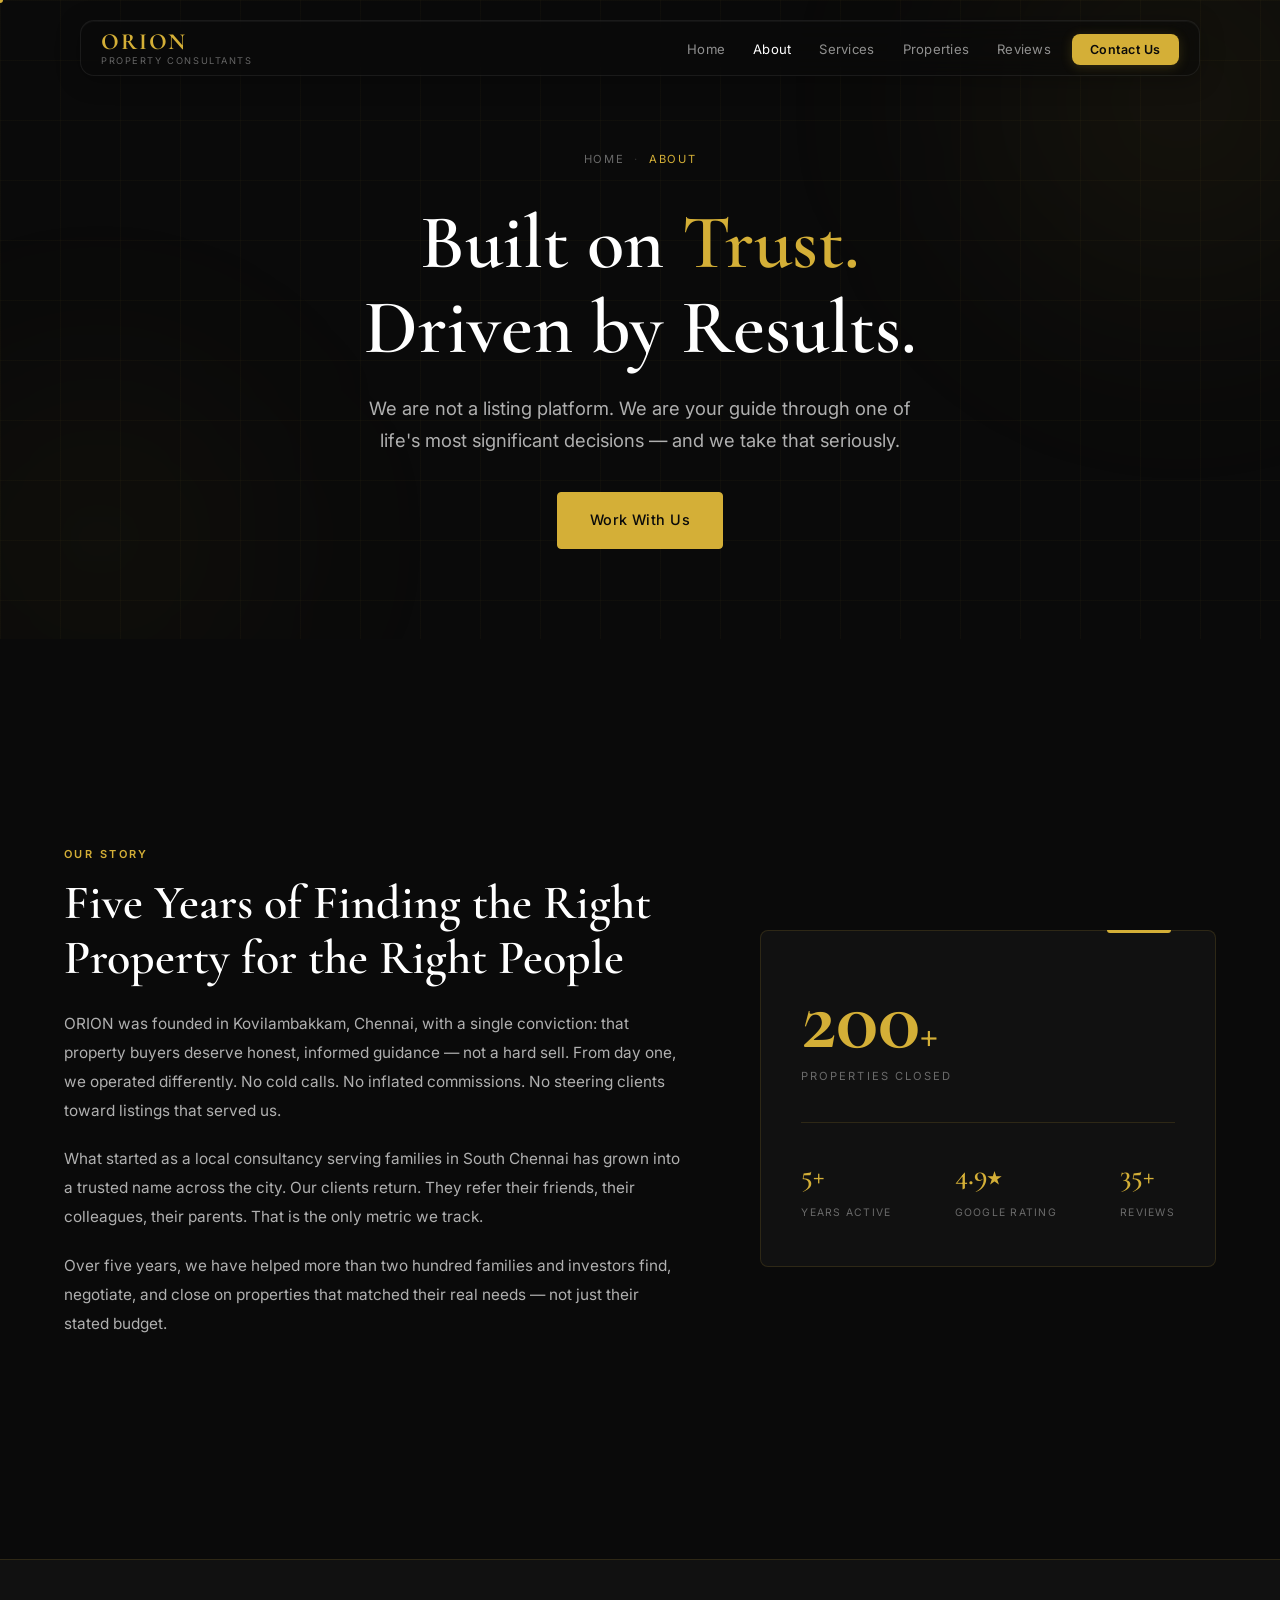
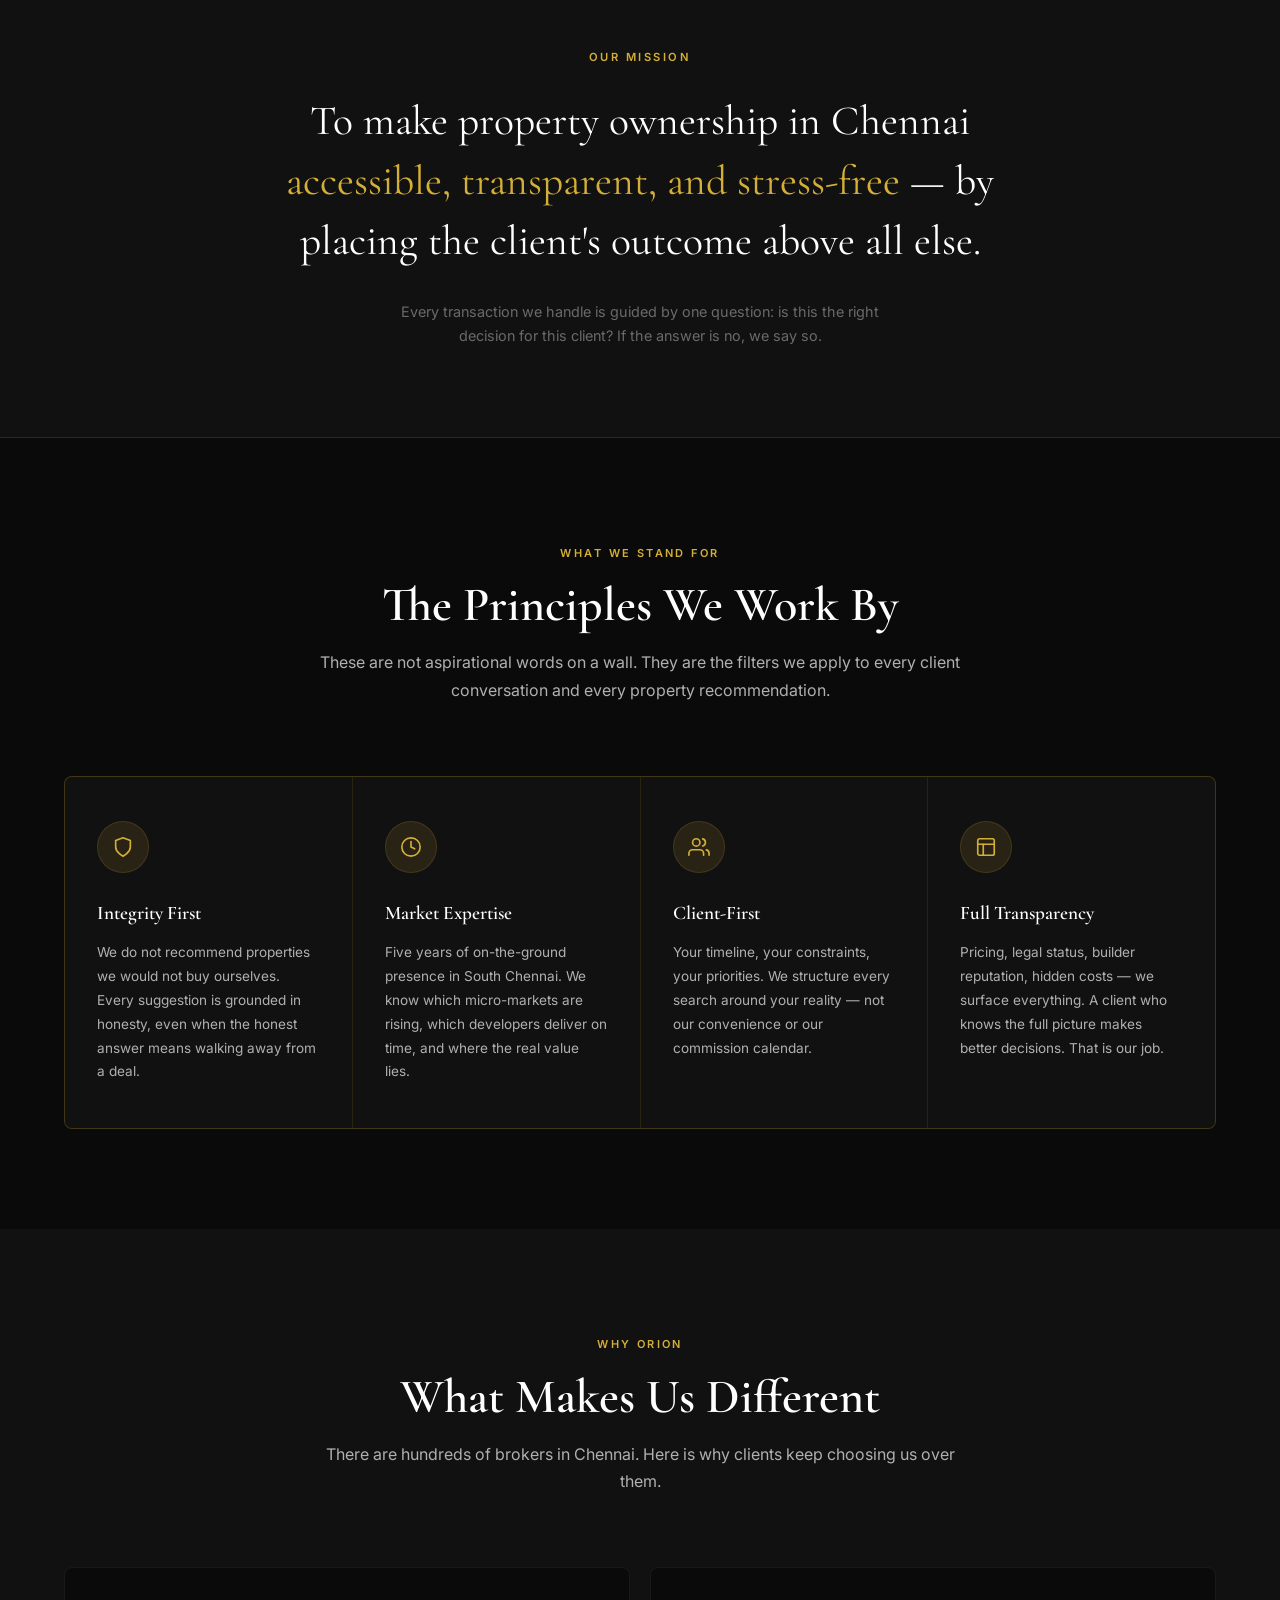
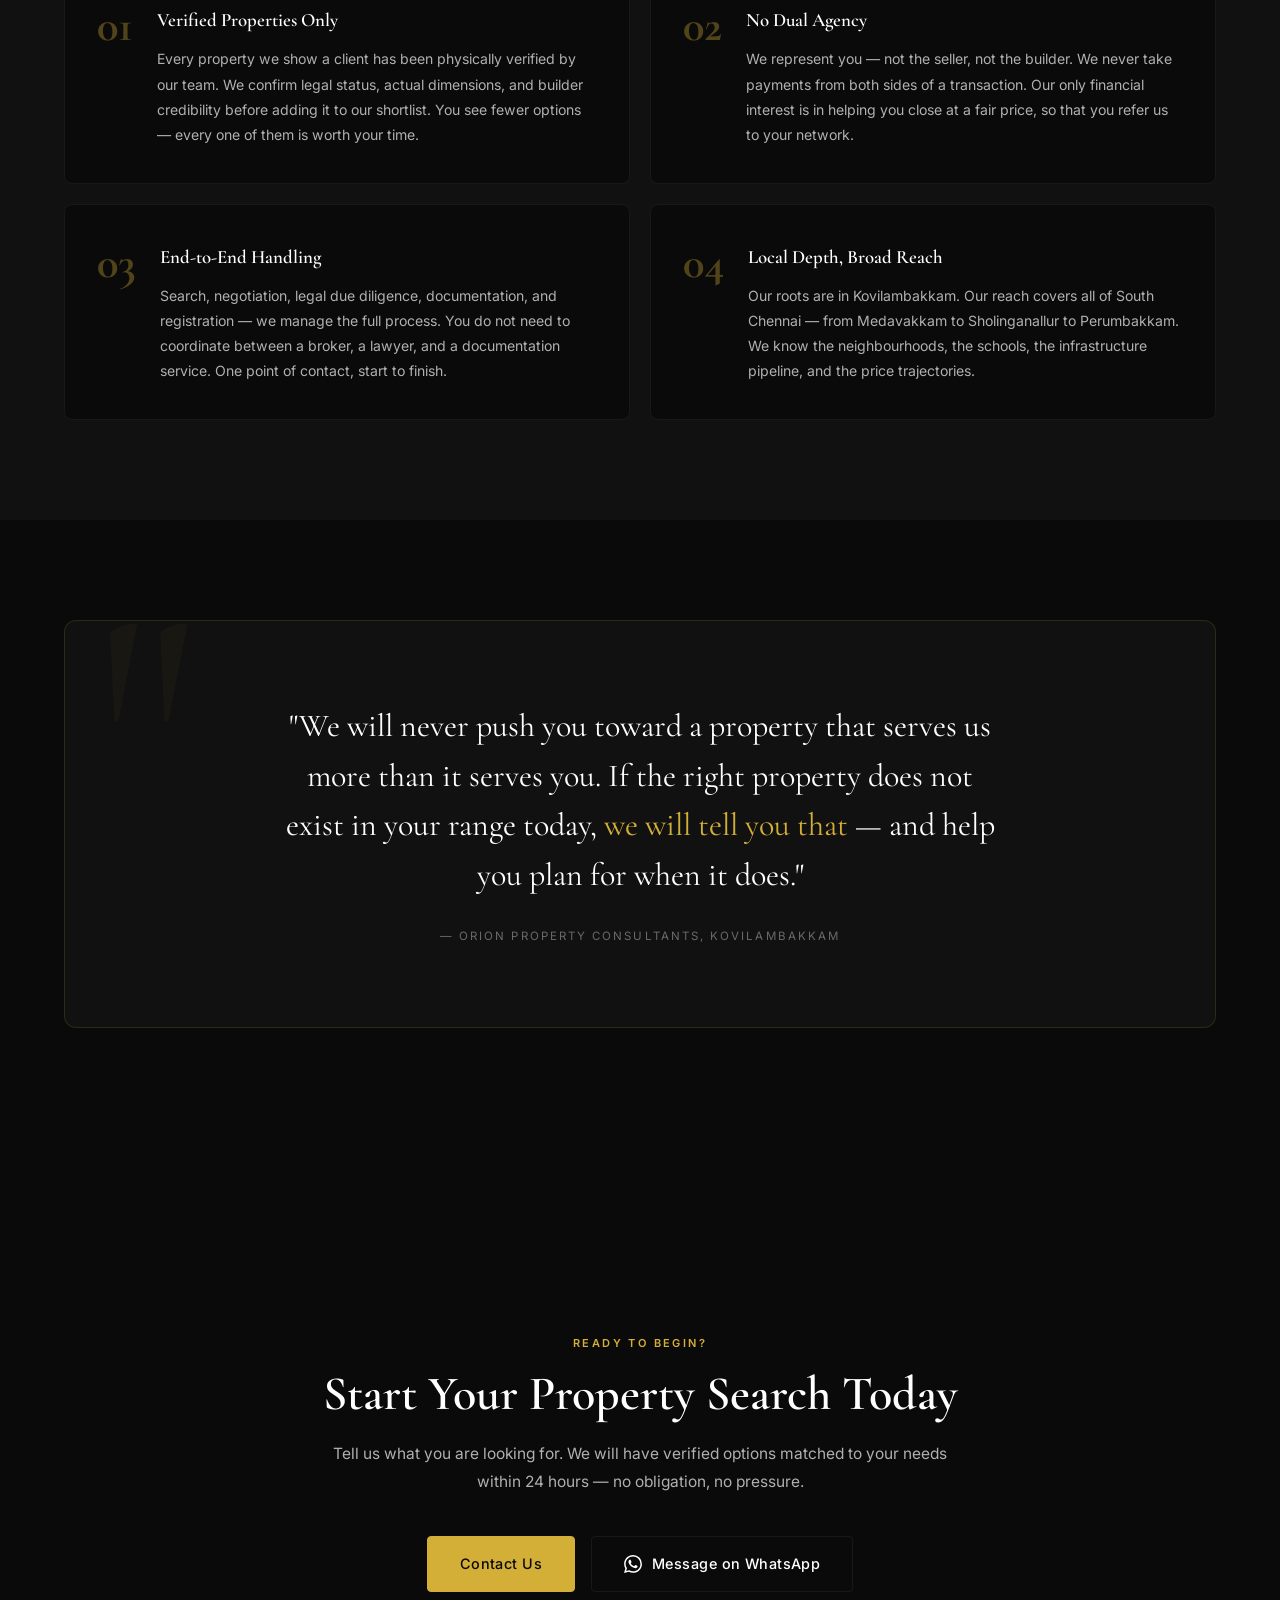
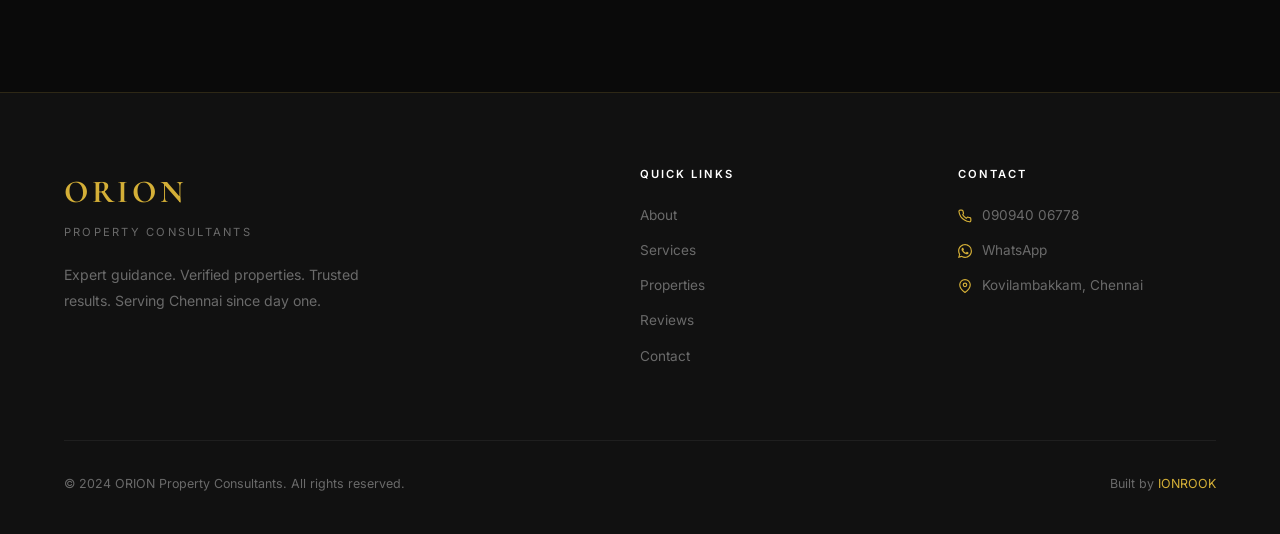
==== about.html @ 77804fea "Orion demo build" ====
<!DOCTYPE html>
<html lang="en">
<head>
  <meta charset="UTF-8">
  <meta name="viewport" content="width=device-width, initial-scale=1.0">
  <meta name="description" content="About ORION Property Consultants — our story, mission, values, and why clients trust us for real estate in Kovilambakkam, Chennai.">
  <meta property="og:title" content="About ORION | Property Consultants, Chennai">
  <meta property="og:description" content="5+ years. 200+ transactions. One mission — find you the right property.">
  <title>About ORION | Property Consultants, Chennai</title>
  <link rel="stylesheet" href="style.css">
  <link rel="preconnect" href="https://fonts.googleapis.com">
  <link rel="preconnect" href="https://fonts.gstatic.com" crossorigin>
  <link href="https://fonts.googleapis.com/css2?family=Cormorant+Garamond:wght@300;400;600;700&family=Inter:wght@300;400;500;600&display=swap" rel="stylesheet">
</head>
<body>

  <!-- ─── NAVIGATION ─────────────────────────────────────── -->
  <nav class="nav" id="nav" role="navigation" aria-label="Main navigation">
    <div class="nav-container">
      <a href="index.html" class="nav-logo" aria-label="ORION Property Consultants home">
        <span class="logo-text">ORION</span>
        <span class="logo-sub">Property Consultants</span>
      </a>
      <button class="hamburger" id="hamburger" aria-label="Toggle navigation menu" aria-expanded="false" aria-controls="nav-links">
        <span></span>
        <span></span>
        <span></span>
      </button>
      <ul class="nav-links" id="nav-links" role="list">
        <li><a href="index.html">Home</a></li>
        <li><a href="about.html" style="color:var(--white)">About</a></li>
        <li><a href="services.html">Services</a></li>
        <li><a href="index.html#portfolio">Properties</a></li>
        <li><a href="index.html#testimonials">Reviews</a></li>
        <li><a href="contact.html" class="nav-cta">Contact Us</a></li>
      </ul>
    </div>
  </nav>

  <!-- ─── PAGE HERO ──────────────────────────────────────── -->
  <section class="page-hero" aria-label="About page hero">
    <div class="hero-bg" aria-hidden="true">
      <div class="hero-grid-overlay"></div>
      <div class="hero-gradient-orb orb-1"></div>
      <div class="hero-gradient-orb orb-2"></div>
    </div>
    <div class="page-hero-content">
      <nav class="page-breadcrumb" aria-label="Breadcrumb">
        <a href="index.html">Home</a>
        <span class="sep" aria-hidden="true">·</span>
        <span class="current" aria-current="page">About</span>
      </nav>
      <h1 class="page-hero-title">
        Built on <span class="gold">Trust.</span><br>Driven by Results.
      </h1>
      <p class="page-hero-sub">
        We are not a listing platform. We are your guide through one of life's most significant decisions — and we take that seriously.
      </p>
      <a href="contact.html" class="btn btn-gold">Work With Us</a>
    </div>
  </section>

  <!-- ─── STORY ──────────────────────────────────────────── -->
  <section class="section" aria-labelledby="story-heading">
    <div class="container">
      <div class="story-section">
        <div class="story-text" data-reveal="left">
          <span class="section-tag">Our Story</span>
          <h2 class="section-title" id="story-heading">Five Years of Finding the Right Property for the Right People</h2>
          <p>
            ORION was founded in Kovilambakkam, Chennai, with a single conviction: that property buyers deserve honest, informed guidance — not a hard sell. From day one, we operated differently. No cold calls. No inflated commissions. No steering clients toward listings that served us.
          </p>
          <p>
            What started as a local consultancy serving families in South Chennai has grown into a trusted name across the city. Our clients return. They refer their friends, their colleagues, their parents. That is the only metric we track.
          </p>
          <p>
            Over five years, we have helped more than two hundred families and investors find, negotiate, and close on properties that matched their real needs — not just their stated budget.
          </p>
        </div>
        <div data-reveal="right">
          <div class="story-card">
            <div class="story-card-corner" aria-hidden="true"></div>
            <p class="story-main-stat-n">200<span style="font-size:2.8rem">+</span></p>
            <p class="story-main-stat-l">Properties Closed</p>
            <div class="story-card-divider" aria-hidden="true"></div>
            <div class="story-mini-stats">
              <div>
                <span class="mini-stat-n">5+</span>
                <span class="mini-stat-l">Years Active</span>
              </div>
              <div>
                <span class="mini-stat-n">4.9<span style="font-size:1rem">★</span></span>
                <span class="mini-stat-l">Google Rating</span>
              </div>
              <div>
                <span class="mini-stat-n">35+</span>
                <span class="mini-stat-l">Reviews</span>
              </div>
            </div>
          </div>
        </div>
      </div>
    </div>
  </section>

  <!-- ─── MISSION ─────────────────────────────────────────── -->
  <section class="mission-section" aria-label="Mission statement">
    <div class="container">
      <p class="mission-label reveal">Our Mission</p>
      <p class="mission-text reveal">
        To make property ownership in Chennai <em>accessible, transparent, and stress-free</em> — by placing the client's outcome above all else.
      </p>
      <p class="mission-sub reveal">
        Every transaction we handle is guided by one question: is this the right decision for this client? If the answer is no, we say so.
      </p>
    </div>
  </section>

  <!-- ─── VALUES ──────────────────────────────────────────── -->
  <section class="values-section section" aria-labelledby="values-heading">
    <div class="container">
      <div class="section-header reveal">
        <span class="section-tag">What We Stand For</span>
        <h2 class="section-title" id="values-heading">The Principles We Work By</h2>
        <p class="section-desc">These are not aspirational words on a wall. They are the filters we apply to every client conversation and every property recommendation.</p>
      </div>
      <div class="values-grid stagger">
        <div class="value-card reveal">
          <div class="value-icon-wrap" aria-hidden="true">
            <svg width="22" height="22" viewBox="0 0 24 24" fill="none" stroke="currentColor" stroke-width="1.8" stroke-linecap="round" stroke-linejoin="round">
              <path d="M12 22s8-4 8-10V5l-8-3-8 3v7c0 6 8 10 8 10z"/>
            </svg>
          </div>
          <h4>Integrity First</h4>
          <p>We do not recommend properties we would not buy ourselves. Every suggestion is grounded in honesty, even when the honest answer means walking away from a deal.</p>
        </div>
        <div class="value-card reveal">
          <div class="value-icon-wrap" aria-hidden="true">
            <svg width="22" height="22" viewBox="0 0 24 24" fill="none" stroke="currentColor" stroke-width="1.8" stroke-linecap="round" stroke-linejoin="round">
              <circle cx="12" cy="12" r="10"/>
              <path d="M12 6v6l4 2"/>
            </svg>
          </div>
          <h4>Market Expertise</h4>
          <p>Five years of on-the-ground presence in South Chennai. We know which micro-markets are rising, which developers deliver on time, and where the real value lies.</p>
        </div>
        <div class="value-card reveal">
          <div class="value-icon-wrap" aria-hidden="true">
            <svg width="22" height="22" viewBox="0 0 24 24" fill="none" stroke="currentColor" stroke-width="1.8" stroke-linecap="round" stroke-linejoin="round">
              <path d="M17 21v-2a4 4 0 0 0-4-4H5a4 4 0 0 0-4 4v2"/>
              <circle cx="9" cy="7" r="4"/>
              <path d="M23 21v-2a4 4 0 0 0-3-3.87"/>
              <path d="M16 3.13a4 4 0 0 1 0 7.75"/>
            </svg>
          </div>
          <h4>Client-First</h4>
          <p>Your timeline, your constraints, your priorities. We structure every search around your reality — not our convenience or our commission calendar.</p>
        </div>
        <div class="value-card reveal">
          <div class="value-icon-wrap" aria-hidden="true">
            <svg width="22" height="22" viewBox="0 0 24 24" fill="none" stroke="currentColor" stroke-width="1.8" stroke-linecap="round" stroke-linejoin="round">
              <rect x="3" y="3" width="18" height="18" rx="2" ry="2"/>
              <line x1="3" y1="9" x2="21" y2="9"/>
              <line x1="9" y1="21" x2="9" y2="9"/>
            </svg>
          </div>
          <h4>Full Transparency</h4>
          <p>Pricing, legal status, builder reputation, hidden costs — we surface everything. A client who knows the full picture makes better decisions. That is our job.</p>
        </div>
      </div>
    </div>
  </section>

  <!-- ─── WHY ORION ────────────────────────────────────────── -->
  <section class="why-section section" aria-labelledby="why-heading">
    <div class="container">
      <div class="section-header reveal">
        <span class="section-tag">Why ORION</span>
        <h2 class="section-title" id="why-heading">What Makes Us Different</h2>
        <p class="section-desc">There are hundreds of brokers in Chennai. Here is why clients keep choosing us over them.</p>
      </div>
      <div class="why-grid stagger">
        <div class="why-item reveal">
          <div class="why-num" aria-hidden="true">01</div>
          <div class="why-content">
            <h4>Verified Properties Only</h4>
            <p>Every property we show a client has been physically verified by our team. We confirm legal status, actual dimensions, and builder credibility before adding it to our shortlist. You see fewer options — every one of them is worth your time.</p>
          </div>
        </div>
        <div class="why-item reveal">
          <div class="why-num" aria-hidden="true">02</div>
          <div class="why-content">
            <h4>No Dual Agency</h4>
            <p>We represent you — not the seller, not the builder. We never take payments from both sides of a transaction. Our only financial interest is in helping you close at a fair price, so that you refer us to your network.</p>
          </div>
        </div>
        <div class="why-item reveal">
          <div class="why-num" aria-hidden="true">03</div>
          <div class="why-content">
            <h4>End-to-End Handling</h4>
            <p>Search, negotiation, legal due diligence, documentation, and registration — we manage the full process. You do not need to coordinate between a broker, a lawyer, and a documentation service. One point of contact, start to finish.</p>
          </div>
        </div>
        <div class="why-item reveal">
          <div class="why-num" aria-hidden="true">04</div>
          <div class="why-content">
            <h4>Local Depth, Broad Reach</h4>
            <p>Our roots are in Kovilambakkam. Our reach covers all of South Chennai — from Medavakkam to Sholinganallur to Perumbakkam. We know the neighbourhoods, the schools, the infrastructure pipeline, and the price trajectories.</p>
          </div>
        </div>
      </div>
    </div>
  </section>

  <!-- ─── PROMISE QUOTE ────────────────────────────────────── -->
  <section class="section" aria-label="Our promise">
    <div class="container">
      <div class="promise-section reveal">
        <p class="promise-text">
          "We will never push you toward a property that serves us more than it serves you. If the right property does not exist in your range today, <em>we will tell you that</em> — and help you plan for when it does."
        </p>
        <p class="promise-attr">— ORION Property Consultants, Kovilambakkam</p>
      </div>
    </div>
  </section>

  <!-- ─── CTA ──────────────────────────────────────────────── -->
  <section class="cta-section" aria-label="Call to action">
    <div class="container">
      <div class="cta-inner">
        <span class="section-tag reveal">Ready to Begin?</span>
        <h2 class="section-title reveal">Start Your Property Search Today</h2>
        <p class="reveal">Tell us what you are looking for. We will have verified options matched to your needs within 24 hours — no obligation, no pressure.</p>
        <div class="cta-buttons reveal">
          <a href="contact.html" class="btn btn-gold">Contact Us</a>
          <a href="https://wa.me/919094006778?text=Hi%20ORION%2C%20I%20want%20to%20start%20my%20property%20search.%20Can%20you%20help%3F"
             class="btn btn-whatsapp" target="_blank" rel="noopener noreferrer"
             aria-label="Message ORION on WhatsApp">
            <svg xmlns="http://www.w3.org/2000/svg" width="18" height="18" viewBox="0 0 24 24" fill="currentColor" aria-hidden="true">
              <path d="M17.472 14.382c-.297-.149-1.758-.867-2.03-.967-.273-.099-.471-.148-.67.15-.197.297-.767.966-.94 1.164-.173.199-.347.223-.644.075-.297-.15-1.255-.463-2.39-1.475-.883-.788-1.48-1.761-1.653-2.059-.173-.297-.018-.458.13-.606.134-.133.298-.347.446-.52.149-.174.198-.298.298-.497.099-.198.05-.371-.025-.52-.075-.149-.669-1.612-.916-2.207-.242-.579-.487-.5-.669-.51-.173-.008-.371-.01-.57-.01-.198 0-.52.074-.792.372-.272.297-1.04 1.016-1.04 2.479 0 1.462 1.065 2.875 1.213 3.074.149.198 2.096 3.2 5.077 4.487.709.306 1.262.489 1.694.625.712.227 1.36.195 1.871.118.571-.085 1.758-.719 2.006-1.413.248-.694.248-1.289.173-1.413-.074-.124-.272-.198-.57-.347m-5.421 7.403h-.004a9.87 9.87 0 01-5.031-1.378l-.361-.214-3.741.982.998-3.648-.235-.374a9.86 9.86 0 01-1.51-5.26c.001-5.45 4.436-9.884 9.888-9.884 2.64 0 5.122 1.03 6.988 2.898a9.825 9.825 0 012.893 6.994c-.003 5.45-4.437 9.884-9.885 9.884m8.413-18.297A11.815 11.815 0 0012.05 0C5.495 0 .16 5.335.157 11.892c0 2.096.547 4.142 1.588 5.945L.057 24l6.305-1.654a11.882 11.882 0 005.683 1.448h.005c6.554 0 11.89-5.335 11.893-11.893a11.821 11.821 0 00-3.48-8.413z"/>
            </svg>
            Message on WhatsApp
          </a>
        </div>
      </div>
    </div>
  </section>

  <!-- ─── FOOTER ────────────────────────────────────────────── -->
  <footer class="footer" role="contentinfo">
    <div class="container">
      <div class="footer-grid">
        <div class="footer-brand">
          <p class="footer-logo">ORION</p>
          <p class="footer-tagline">Property Consultants</p>
          <p class="footer-desc">Expert guidance. Verified properties. Trusted results. Serving Chennai since day one.</p>
        </div>
        <div class="footer-links">
          <h4>Quick Links</h4>
          <ul role="list">
            <li><a href="about.html">About</a></li>
            <li><a href="services.html">Services</a></li>
            <li><a href="index.html#portfolio">Properties</a></li>
            <li><a href="index.html#testimonials">Reviews</a></li>
            <li><a href="contact.html">Contact</a></li>
          </ul>
        </div>
        <div class="footer-contact">
          <h4>Contact</h4>
          <ul role="list">
            <li>
              <a href="tel:+919094006778" aria-label="Call 090940 06778">
                <svg width="14" height="14" viewBox="0 0 24 24" fill="none" stroke="#d4af37" stroke-width="2" aria-hidden="true">
                  <path d="M22 16.92v3a2 2 0 0 1-2.18 2 19.79 19.79 0 0 1-8.63-3.07A19.5 19.5 0 0 1 4.69 13a19.79 19.79 0 0 1-3.07-8.67A2 2 0 0 1 3.6 2h3a2 2 0 0 1 2 1.72 12.84 12.84 0 0 0 .7 2.81 2 2 0 0 1-.45 2.11L8.09 9.91a16 16 0 0 0 6 6l1.27-1.27a2 2 0 0 1 2.11-.45 12.84 12.84 0 0 0 2.81.7A2 2 0 0 1 22 16.92z"></path>
                </svg>
                090940 06778
              </a>
            </li>
            <li>
              <a href="https://wa.me/919094006778?text=Hi%20ORION%2C%20I'm%20interested%20in%20finding%20property.%20Can%20you%20help%3F"
                 target="_blank" rel="noopener noreferrer" aria-label="WhatsApp ORION">
                <svg width="14" height="14" viewBox="0 0 24 24" fill="#d4af37" aria-hidden="true">
                  <path d="M17.472 14.382c-.297-.149-1.758-.867-2.03-.967-.273-.099-.471-.148-.67.15-.197.297-.767.966-.94 1.164-.173.199-.347.223-.644.075-.297-.15-1.255-.463-2.39-1.475-.883-.788-1.48-1.761-1.653-2.059-.173-.297-.018-.458.13-.606.134-.133.298-.347.446-.52.149-.174.198-.298.298-.497.099-.198.05-.371-.025-.52-.075-.149-.669-1.612-.916-2.207-.242-.579-.487-.5-.669-.51-.173-.008-.371-.01-.57-.01-.198 0-.52.074-.792.372-.272.297-1.04 1.016-1.04 2.479 0 1.462 1.065 2.875 1.213 3.074.149.198 2.096 3.2 5.077 4.487.709.306 1.262.489 1.694.625.712.227 1.36.195 1.871.118.571-.085 1.758-.719 2.006-1.413.248-.694.248-1.289.173-1.413-.074-.124-.272-.198-.57-.347m-5.421 7.403h-.004a9.87 9.87 0 01-5.031-1.378l-.361-.214-3.741.982.998-3.648-.235-.374a9.86 9.86 0 01-1.51-5.26c.001-5.45 4.436-9.884 9.888-9.884 2.64 0 5.122 1.03 6.988 2.898a9.825 9.825 0 012.893 6.994c-.003 5.45-4.437 9.884-9.885 9.884m8.413-18.297A11.815 11.815 0 0012.05 0C5.495 0 .16 5.335.157 11.892c0 2.096.547 4.142 1.588 5.945L.057 24l6.305-1.654a11.882 11.882 0 005.683 1.448h.005c6.554 0 11.89-5.335 11.893-11.893a11.821 11.821 0 00-3.48-8.413z"/>
                </svg>
                WhatsApp
              </a>
            </li>
            <li>
              <a href="https://maps.google.com/?q=Kovilambakkam,+Chennai"
                 target="_blank" rel="noopener noreferrer" aria-label="View on Google Maps">
                <svg width="14" height="14" viewBox="0 0 24 24" fill="none" stroke="#d4af37" stroke-width="2" aria-hidden="true">
                  <path d="M21 10c0 7-9 13-9 13s-9-6-9-13a9 9 0 0 1 18 0z"></path>
                  <circle cx="12" cy="10" r="3"></circle>
                </svg>
                Kovilambakkam, Chennai
              </a>
            </li>
          </ul>
        </div>
      </div>
      <div class="footer-bottom">
        <p>&copy; 2024 ORION Property Consultants. All rights reserved.</p>
        <p>Built by <a href="#" rel="noopener noreferrer">IONROOK</a></p>
      </div>
    </div>
  </footer>

  <!-- ─── STICKY WHATSAPP (MOBILE) ────────────────────────── -->
  <a href="https://wa.me/919094006778?text=Hi%20ORION%2C%20I'm%20interested%20in%20finding%20property.%20Can%20you%20help%3F"
     class="sticky-wa" target="_blank" rel="noopener noreferrer"
     aria-label="Chat with ORION on WhatsApp">
    <svg xmlns="http://www.w3.org/2000/svg" width="26" height="26" viewBox="0 0 24 24" fill="currentColor" aria-hidden="true">
      <path d="M17.472 14.382c-.297-.149-1.758-.867-2.03-.967-.273-.099-.471-.148-.67.15-.197.297-.767.966-.94 1.164-.173.199-.347.223-.644.075-.297-.15-1.255-.463-2.39-1.475-.883-.788-1.48-1.761-1.653-2.059-.173-.297-.018-.458.13-.606.134-.133.298-.347.446-.52.149-.174.198-.298.298-.497.099-.198.05-.371-.025-.52-.075-.149-.669-1.612-.916-2.207-.242-.579-.487-.5-.669-.51-.173-.008-.371-.01-.57-.01-.198 0-.52.074-.792.372-.272.297-1.04 1.016-1.04 2.479 0 1.462 1.065 2.875 1.213 3.074.149.198 2.096 3.2 5.077 4.487.709.306 1.262.489 1.694.625.712.227 1.36.195 1.871.118.571-.085 1.758-.719 2.006-1.413.248-.694.248-1.289.173-1.413-.074-.124-.272-.198-.57-.347m-5.421 7.403h-.004a9.87 9.87 0 01-5.031-1.378l-.361-.214-3.741.982.998-3.648-.235-.374a9.86 9.86 0 01-1.51-5.26c.001-5.45 4.436-9.884 9.888-9.884 2.64 0 5.122 1.03 6.988 2.898a9.825 9.825 0 012.893 6.994c-.003 5.45-4.437 9.884-9.885 9.884m8.413-18.297A11.815 11.815 0 0012.05 0C5.495 0 .16 5.335.157 11.892c0 2.096.547 4.142 1.588 5.945L.057 24l6.305-1.654a11.882 11.882 0 005.683 1.448h.005c6.554 0 11.89-5.335 11.893-11.893a11.821 11.821 0 00-3.48-8.413z"/>
    </svg>
  </a>

  <script src="script.js"></script>
</body>
</html>
---- style.css ----
/* ─── VARIABLES ──────────────────────────────────────── */
:root {
  --black:   #0a0a0a;
  --black-2: #111111;
  --black-3: #181818;
  --gold:    #d4af37;
  --gold-2:  #c9a227;
  --gold-3:  rgba(212, 175, 55, 0.12);
  --gold-4:  rgba(212, 175, 55, 0.06);
  --white:   #ffffff;
  --gray:    #b0b0b0;
  --gray-2:  #6a6a6a;
  --gray-3:  #2a2a2a;
  --border:  rgba(212, 175, 55, 0.15);
  --border-2: rgba(255,255,255,0.06);
  --ff-serif: 'Cormorant Garamond', Georgia, serif;
  --ff-sans:  'Inter', system-ui, sans-serif;
  --transition: 0.35s cubic-bezier(0.4, 0, 0.2, 1);
  --radius: 4px;
  --shadow: 0 20px 60px rgba(0,0,0,0.5);
}

/* ─── RESET & BASE ───────────────────────────────────── */
*, *::before, *::after { box-sizing: border-box; margin: 0; padding: 0; }

html {
  scroll-behavior: smooth;
  font-size: 16px;
  -webkit-text-size-adjust: 100%;
}

body {
  background: var(--black);
  color: var(--white);
  font-family: var(--ff-sans);
  font-weight: 400;
  line-height: 1.7;
  overflow-x: hidden;
}

img { max-width: 100%; height: auto; display: block; }
a { color: inherit; text-decoration: none; }
ul, ol { list-style: none; }
button { cursor: pointer; border: none; background: none; font: inherit; }
input, select, textarea { font: inherit; }

::selection { background: var(--gold); color: var(--black); }

/* ─── UTILITY ────────────────────────────────────────── */
.container {
  width: 100%;
  max-width: 1200px;
  margin: 0 auto;
  padding: 0 24px;
}

.section {
  padding: 100px 0;
}

.section-header {
  text-align: center;
  max-width: 660px;
  margin: 0 auto 72px;
}

.section-tag {
  display: inline-block;
  font-size: 11px;
  font-weight: 600;
  letter-spacing: 0.22em;
  text-transform: uppercase;
  color: var(--gold);
  margin-bottom: 16px;
}

.section-title {
  font-family: var(--ff-serif);
  font-size: clamp(2rem, 4vw, 3rem);
  font-weight: 600;
  line-height: 1.15;
  color: var(--white);
  margin-bottom: 16px;
}

.section-desc {
  font-size: 1rem;
  color: var(--gray);
  line-height: 1.7;
}

/* ─── SCROLL REVEAL ──────────────────────────────────── */
.reveal {
  opacity: 0;
  transform: translateY(28px);
  transition: opacity 0.7s ease, transform 0.7s ease;
}
.reveal.visible {
  opacity: 1;
  transform: translateY(0);
}
.reveal:nth-child(2) { transition-delay: 0.1s; }
.reveal:nth-child(3) { transition-delay: 0.2s; }
.reveal:nth-child(4) { transition-delay: 0.3s; }

/* ─── BUTTONS ────────────────────────────────────────── */
.btn {
  display: inline-flex;
  align-items: center;
  gap: 10px;
  padding: 15px 32px;
  border-radius: var(--radius);
  font-size: 0.9rem;
  font-weight: 500;
  letter-spacing: 0.03em;
  transition: var(--transition);
  white-space: nowrap;
}

.btn-gold {
  background: var(--gold);
  color: var(--black);
  border: 1px solid var(--gold);
}
.btn-gold:hover {
  background: var(--gold-2);
  transform: translateY(-2px);
  box-shadow: 0 8px 32px rgba(212,175,55,0.3);
}
.btn-gold:active { transform: translateY(0); }

.btn-whatsapp {
  background: transparent;
  color: var(--white);
  border: 1px solid var(--border-2);
}
.btn-whatsapp:hover {
  border-color: rgba(255,255,255,0.3);
  background: rgba(255,255,255,0.05);
  transform: translateY(-2px);
}

.btn-full {
  width: 100%;
  justify-content: center;
}

/* ─── NAVIGATION ─────────────────────────────────────── */
.nav {
  position: fixed;
  top: 20px;
  left: 50%;
  transform: translateX(-50%);
  z-index: 1000;
  width: calc(100% - 48px);
  max-width: 1120px;
  border-radius: 14px;
  border: 1px solid rgba(255, 255, 255, 0.07);
  background: rgba(10, 10, 10, 0.55);
  backdrop-filter: blur(18px) saturate(1.4);
  -webkit-backdrop-filter: blur(18px) saturate(1.4);
  padding: 10px 20px;
  transition: top 0.45s cubic-bezier(0.4, 0, 0.2, 1),
              background 0.45s ease,
              border-color 0.45s ease,
              box-shadow 0.45s ease;
  box-shadow: 0 4px 24px rgba(0, 0, 0, 0.28),
              inset 0 1px 0 rgba(255, 255, 255, 0.04);
}
.nav.scrolled {
  top: 12px;
  background: rgba(10, 10, 10, 0.82);
  backdrop-filter: blur(28px) saturate(1.6);
  -webkit-backdrop-filter: blur(28px) saturate(1.6);
  border-color: rgba(212, 175, 55, 0.14);
  box-shadow: 0 8px 40px rgba(0, 0, 0, 0.45),
              0 0 0 1px rgba(212, 175, 55, 0.05),
              inset 0 1px 0 rgba(255, 255, 255, 0.04);
}

.nav-container {
  display: flex;
  align-items: center;
  justify-content: space-between;
  gap: 16px;
}

.nav-logo {
  display: flex;
  flex-direction: column;
  line-height: 1;
  flex-shrink: 0;
}
.logo-text {
  font-family: var(--ff-serif);
  font-size: 1.45rem;
  font-weight: 700;
  color: var(--gold);
  letter-spacing: 0.08em;
}
.logo-sub {
  font-size: 0.58rem;
  letter-spacing: 0.17em;
  text-transform: uppercase;
  color: rgba(176, 176, 176, 0.55);
  margin-top: 2px;
}

.nav-links {
  display: flex;
  align-items: center;
  gap: 2px;
}
.nav-links li a {
  font-size: 0.82rem;
  font-weight: 400;
  letter-spacing: 0.02em;
  color: rgba(255, 255, 255, 0.55);
  padding: 7px 13px;
  border-radius: 8px;
  transition: color 0.22s ease, background 0.22s ease;
  position: relative;
  white-space: nowrap;
}
.nav-links li a:hover {
  color: var(--white);
  background: rgba(255, 255, 255, 0.07);
}

.nav-cta {
  background: var(--gold) !important;
  color: var(--black) !important;
  padding: 8px 18px !important;
  border-radius: 8px !important;
  font-weight: 600 !important;
  font-size: 0.78rem !important;
  letter-spacing: 0.04em !important;
  margin-left: 6px;
  box-shadow: 0 2px 12px rgba(212, 175, 55, 0.2);
  transition: background 0.22s ease, box-shadow 0.22s ease, transform 0.22s ease !important;
}
.nav-cta:hover {
  background: var(--gold-2) !important;
  box-shadow: 0 4px 22px rgba(212, 175, 55, 0.38) !important;
  transform: translateY(-1px) !important;
}

.hamburger {
  display: none;
  flex-direction: column;
  gap: 5px;
  padding: 4px;
}
.hamburger span {
  display: block;
  width: 24px;
  height: 1.5px;
  background: var(--white);
  transition: var(--transition);
  transform-origin: center;
}
.hamburger.active span:nth-child(1) { transform: translateY(6.5px) rotate(45deg); }
.hamburger.active span:nth-child(2) { opacity: 0; transform: scaleX(0); }
.hamburger.active span:nth-child(3) { transform: translateY(-6.5px) rotate(-45deg); }

/* ─── HERO ───────────────────────────────────────────── */
.hero {
  min-height: 100dvh;
  display: flex;
  flex-direction: column;
  align-items: center;
  justify-content: center;
  position: relative;
  overflow: hidden;
  padding: 120px 24px 100px;
}

.hero-bg {
  position: absolute;
  inset: 0;
  z-index: 0;
}

.hero-dot-grid {
  position: absolute;
  inset: 0;
  background-image: radial-gradient(circle, rgba(212,175,55,0.09) 1px, transparent 1px);
  background-size: 36px 36px;
}

.hero-grid-overlay {
  position: absolute;
  inset: 0;
  background-image:
    linear-gradient(rgba(212,175,55,0.03) 1px, transparent 1px),
    linear-gradient(90deg, rgba(212,175,55,0.03) 1px, transparent 1px);
  background-size: 60px 60px;
}

.hero-gradient-orb {
  position: absolute;
  border-radius: 50%;
  filter: blur(100px);
  pointer-events: none;
}
.orb-1 {
  width: 600px;
  height: 600px;
  top: -200px;
  right: -200px;
  background: radial-gradient(circle, rgba(212,175,55,0.08) 0%, transparent 70%);
}
.orb-2 {
  width: 500px;
  height: 500px;
  bottom: -150px;
  left: -150px;
  background: radial-gradient(circle, rgba(212,175,55,0.05) 0%, transparent 70%);
}

.hero-content {
  position: relative;
  z-index: 1;
  max-width: 800px;
  margin: 0 auto;
}

.hero-badge {
  display: inline-flex;
  align-items: center;
  gap: 8px;
  border: 1px solid var(--border);
  border-radius: 50px;
  padding: 8px 20px;
  font-size: 0.8rem;
  color: var(--gray);
  letter-spacing: 0.05em;
  margin-bottom: 36px;
  background: rgba(212,175,55,0.04);
}
.badge-star { color: var(--gold); font-size: 1rem; }

.hero-headline {
  font-family: var(--ff-serif);
  font-size: clamp(3.8rem, 7vw, 7.8rem);
  font-weight: 600;
  line-height: 0.95;
  margin-bottom: 0;
  display: flex;
  flex-direction: column;
  align-items: flex-start;
  gap: 0.02em;
  justify-content: flex-start;
}

.hero-headline .word {
  opacity: 0;
  transform: translateY(24px);
  transition: opacity 0.55s ease, transform 0.55s ease;
  display: block;
}
.hero-headline .word.visible {
  opacity: 1;
  transform: translateY(0);
}
.hero-headline .word:not(.gold) {
  font-style: italic;
  font-weight: 300;
  color: rgba(255,255,255,0.82);
}
.hero-headline .gold {
  font-style: normal;
  font-weight: 700;
  color: var(--gold);
  font-size: 1.08em;
}

.hero-sub {
  font-size: clamp(1rem, 2vw, 1.15rem);
  color: var(--gray);
  margin-bottom: 0;
  letter-spacing: 0.02em;
  line-height: 1.7;
}

.hero-cta-group {
  display: flex;
  align-items: center;
  justify-content: flex-start;
  gap: 14px;
  flex-wrap: wrap;
}

.hero-scroll {
  position: absolute;
  bottom: 40px;
  left: 50%;
  transform: translateX(-50%);
  display: flex;
  flex-direction: column;
  align-items: center;
  gap: 8px;
  z-index: 1;
}
.hero-scroll span {
  font-size: 0.65rem;
  letter-spacing: 0.2em;
  text-transform: uppercase;
  color: var(--gray-2);
}
.scroll-line {
  width: 1px;
  height: 40px;
  background: linear-gradient(to bottom, var(--gold), transparent);
  animation: scrollPulse 2s ease-in-out infinite;
}
@keyframes scrollPulse {
  0%, 100% { opacity: 0.3; transform: scaleY(1); }
  50% { opacity: 1; transform: scaleY(0.7); }
}

/* ─── TRUST BAR ──────────────────────────────────────── */
.trust-bar {
  background: var(--black-2);
  border-top: 1px solid var(--border);
  border-bottom: 1px solid var(--border);
  padding: 40px 0;
}
.trust-stats {
  display: flex;
  align-items: center;
  justify-content: center;
  flex-wrap: wrap;
  gap: 0;
}
.stat-item {
  display: flex;
  flex-direction: column;
  align-items: center;
  gap: 4px;
  padding: 12px 48px;
}
.stat-number {
  font-family: var(--ff-serif);
  font-size: 3.2rem;
  font-weight: 700;
  color: var(--gold);
  line-height: 1;
  letter-spacing: -0.02em;
}
.stat-star {
  font-size: 1.6rem;
  vertical-align: middle;
}
.stat-label {
  font-size: 0.72rem;
  letter-spacing: 0.15em;
  text-transform: uppercase;
  color: var(--gray-2);
}
.stat-divider {
  width: 1px;
  height: 48px;
  background: var(--border);
}

/* ─── SERVICES ───────────────────────────────────────── */
.services {
  background: var(--black);
}

.services-grid {
  display: grid;
  grid-template-columns: repeat(3, 1fr);
  gap: 1px;
  background: var(--border);
  border: 1px solid var(--border);
  border-radius: 8px;
  overflow: hidden;
}

.service-card {
  background: var(--black-2);
  padding: 52px 40px;
  position: relative;
  overflow: hidden;
  transition: background var(--transition);
}
.service-card:hover { background: var(--black-3); }
.service-card:focus-visible { outline: 2px solid var(--gold); outline-offset: -2px; }

.service-icon {
  color: var(--gold);
  margin-bottom: 28px;
  transition: transform var(--transition);
}
.service-card:hover .service-icon { transform: scale(1.1); }

.service-card h3 {
  font-family: var(--ff-serif);
  font-size: 1.4rem;
  font-weight: 600;
  color: var(--white);
  margin-bottom: 14px;
  line-height: 1.25;
}
.service-card p {
  font-size: 0.9rem;
  color: var(--gray);
  line-height: 1.75;
}

.card-accent {
  position: absolute;
  bottom: 0;
  left: 0;
  right: 0;
  height: 2px;
  background: var(--gold);
  transform: scaleX(0);
  transform-origin: left;
  transition: transform 0.4s cubic-bezier(0.4, 0, 0.2, 1);
}
.service-card:hover .card-accent { transform: scaleX(1); }

/* ─── PORTFOLIO ──────────────────────────────────────── */
.portfolio {
  background: var(--black-2);
}

.portfolio-grid {
  display: grid;
  grid-template-columns: repeat(4, 1fr);
  gap: 20px;
}

.property-card {
  background: var(--black);
  border: 1px solid var(--border-2);
  border-radius: 8px;
  overflow: hidden;
  transition: border-color var(--transition), transform var(--transition), box-shadow var(--transition);
}
.property-card:hover {
  border-color: var(--gold);
  transform: translateY(-6px);
  box-shadow: 0 20px 50px rgba(212,175,55,0.12);
}
.property-card:focus-visible { outline: 2px solid var(--gold); outline-offset: 2px; }

.property-image {
  height: 228px;
  position: relative;
  display: flex;
  align-items: flex-end;
  padding: 16px;
  overflow: hidden;
}
.prop-1 { background: linear-gradient(160deg, #1a1a2e 0%, #16213e 50%, #0f3460 100%); }
.prop-2 { background: linear-gradient(160deg, #1a0f00 0%, #2d1b00 50%, #3d2200 100%); }
.prop-3 { background: linear-gradient(160deg, #0a1628 0%, #162540 50%, #1f3050 100%); }
.prop-4 { background: linear-gradient(160deg, #1a0505 0%, #2d0e0e 50%, #3d1515 100%); }

.property-image::before {
  content: '';
  position: absolute;
  inset: 0;
  background: url("data:image/svg+xml,%3Csvg width='60' height='60' viewBox='0 0 60 60' xmlns='http://www.w3.org/2000/svg'%3E%3Cg fill='none' fill-rule='evenodd'%3E%3Cg fill='%23ffffff' fill-opacity='0.03'%3E%3Cpath d='M36 34v-4h-2v4h-4v2h4v4h2v-4h4v-2h-4zm0-30V0h-2v4h-4v2h4v4h2V6h4V4h-4zM6 34v-4H4v4H0v2h4v4h2v-4h4v-2H6zM6 4V0H4v4H0v2h4v4h2V6h4V4H6z'/%3E%3C/g%3E%3C/g%3E%3C/svg%3E");
}

.property-type-badge {
  position: absolute;
  top: 14px;
  left: 14px;
  background: rgba(0,0,0,0.7);
  border: 1px solid var(--border);
  color: var(--gold);
  font-size: 0.65rem;
  font-weight: 600;
  letter-spacing: 0.15em;
  text-transform: uppercase;
  padding: 4px 10px;
  border-radius: 2px;
}

.prop-label {
  font-family: var(--ff-serif);
  font-size: 1.1rem;
  color: var(--white);
  position: relative;
  z-index: 1;
  text-shadow: 0 2px 8px rgba(0,0,0,0.8);
}

.property-info {
  padding: 20px;
}
.property-location {
  display: flex;
  align-items: center;
  gap: 5px;
  font-size: 0.72rem;
  color: var(--gray-2);
  letter-spacing: 0.04em;
  margin-bottom: 8px;
}
.property-info h4 {
  font-size: 0.95rem;
  font-weight: 500;
  color: var(--white);
  margin-bottom: 8px;
  line-height: 1.3;
}
.property-price {
  font-family: var(--ff-serif);
  font-size: 1.1rem;
  color: var(--gold);
  margin-bottom: 12px;
}
.property-status {
  display: inline-block;
  font-size: 0.65rem;
  font-weight: 600;
  letter-spacing: 0.15em;
  text-transform: uppercase;
  padding: 3px 10px;
  border-radius: 2px;
}
.status-sold {
  background: rgba(212,175,55,0.1);
  color: var(--gold);
  border: 1px solid rgba(212,175,55,0.3);
}
.status-available {
  background: rgba(34,197,94,0.1);
  color: #4ade80;
  border: 1px solid rgba(34,197,94,0.3);
}

/* ─── PROCESS ────────────────────────────────────────── */
.process {
  background: var(--black);
}

.process-timeline {
  position: relative;
  display: grid;
  grid-template-columns: repeat(4, 1fr);
  gap: 0;
}
.process-timeline::before {
  content: '';
  position: absolute;
  top: 28px;
  left: calc(12.5% + 20px);
  right: calc(12.5% + 20px);
  height: 1px;
  background: linear-gradient(to right, var(--gold), rgba(212,175,55,0.3));
}

.process-step {
  display: flex;
  flex-direction: column;
  align-items: center;
  text-align: center;
  padding: 0 24px;
  position: relative;
}

.step-marker {
  position: relative;
  z-index: 1;
  margin-bottom: 28px;
}
.step-number {
  display: flex;
  align-items: center;
  justify-content: center;
  width: 56px;
  height: 56px;
  border-radius: 50%;
  background: var(--black);
  border: 1px solid var(--gold);
  color: var(--gold);
  font-family: var(--ff-serif);
  font-size: 1.2rem;
  font-weight: 600;
  transition: background var(--transition), box-shadow var(--transition);
}
.process-step:hover .step-number {
  background: var(--gold);
  color: var(--black);
  box-shadow: 0 0 30px rgba(212,175,55,0.35);
}

.step-content h3 {
  font-family: var(--ff-serif);
  font-size: 1.2rem;
  font-weight: 600;
  color: var(--white);
  margin-bottom: 12px;
}
.step-content p {
  font-size: 0.85rem;
  color: var(--gray);
  line-height: 1.75;
}

/* ─── TESTIMONIALS ───────────────────────────────────── */
.testimonials {
  background: var(--black-2);
}

.google-badge {
  display: inline-flex;
  align-items: center;
  gap: 14px;
  border: 1px solid var(--border);
  border-radius: 8px;
  padding: 14px 22px;
  margin-top: 28px;
  background: var(--gold-4);
}
.google-g {
  width: 36px;
  height: 36px;
  background: linear-gradient(135deg, #4285F4, #EA4335, #FBBC05, #34A853);
  border-radius: 50%;
  display: flex;
  align-items: center;
  justify-content: center;
  font-weight: 700;
  font-size: 1.1rem;
  color: white;
  flex-shrink: 0;
}
.badge-stars {
  font-size: 0.85rem;
  color: var(--gold);
}
.badge-stars strong { color: var(--white); }
.badge-count {
  font-size: 0.72rem;
  color: var(--gray-2);
  letter-spacing: 0.04em;
}
.badge-verified {
  display: flex;
  align-items: center;
  gap: 4px;
  font-size: 0.7rem;
  color: var(--gold);
  letter-spacing: 0.08em;
  text-transform: uppercase;
  border-left: 1px solid var(--border);
  padding-left: 14px;
}

.testimonials-grid {
  display: grid;
  grid-template-columns: repeat(3, 1fr);
  gap: 20px;
}

.testimonial-card {
  background: var(--black);
  border: 1px solid var(--border-2);
  border-radius: 8px;
  padding: 40px 36px;
  position: relative;
  transition: border-color var(--transition), transform var(--transition);
}
.testimonial-card:hover {
  border-color: var(--border);
  transform: translateY(-4px);
}

.quote-icon {
  font-family: var(--ff-serif);
  font-size: 5rem;
  color: var(--gold);
  line-height: 0.5;
  margin-bottom: 24px;
  opacity: 0.6;
  display: block;
}
.testimonial-card p {
  font-size: 0.95rem;
  color: var(--gray);
  line-height: 1.8;
  margin-bottom: 28px;
}
.testimonial-footer {
  display: flex;
  align-items: center;
  gap: 14px;
}
.client-avatar {
  width: 42px;
  height: 42px;
  border-radius: 50%;
  background: var(--gold-3);
  border: 1px solid var(--border);
  display: flex;
  align-items: center;
  justify-content: center;
  font-family: var(--ff-serif);
  font-size: 1.1rem;
  color: var(--gold);
  flex-shrink: 0;
}
.client-info { display: flex; flex-direction: column; gap: 2px; }
.client-name {
  font-size: 0.9rem;
  font-weight: 500;
  color: var(--white);
  font-style: normal;
}
.client-stars {
  font-size: 0.75rem;
  color: var(--gold);
  letter-spacing: 0.05em;
}

/* ─── CONTACT ────────────────────────────────────────── */
.contact {
  background: var(--black);
}

.contact-wrapper {
  display: grid;
  grid-template-columns: 1fr 1.4fr;
  gap: 80px;
  align-items: start;
}

.contact-info .section-tag { margin-bottom: 12px; }
.contact-info .section-title { text-align: left; margin-bottom: 16px; }
.contact-intro {
  font-size: 0.95rem;
  color: var(--gray);
  line-height: 1.8;
  margin-bottom: 40px;
}

.contact-items {
  display: flex;
  flex-direction: column;
  gap: 16px;
}
.contact-item {
  display: flex;
  align-items: center;
  gap: 16px;
  padding: 16px 20px;
  border: 1px solid var(--border-2);
  border-radius: 6px;
  background: var(--black-2);
  transition: border-color var(--transition), background var(--transition);
}
.contact-item:hover {
  border-color: var(--border);
  background: var(--black-3);
}
.contact-icon {
  width: 38px;
  height: 38px;
  border-radius: 50%;
  background: var(--gold-3);
  display: flex;
  align-items: center;
  justify-content: center;
  color: var(--gold);
  flex-shrink: 0;
}
.ci-label {
  display: block;
  font-size: 0.68rem;
  letter-spacing: 0.15em;
  text-transform: uppercase;
  color: var(--gray-2);
  margin-bottom: 3px;
}
.ci-value {
  display: block;
  font-size: 0.9rem;
  color: var(--white);
}

.contact-form-wrapper {
  background: var(--black-2);
  border: 1px solid var(--border-2);
  border-radius: 8px;
  padding: 48px 44px;
}

.contact-form { display: flex; flex-direction: column; gap: 20px; }

.form-group {
  display: flex;
  flex-direction: column;
  gap: 8px;
}
.form-row {
  display: grid;
  grid-template-columns: 1fr 1fr;
  gap: 20px;
}

label {
  font-size: 0.78rem;
  font-weight: 500;
  letter-spacing: 0.08em;
  text-transform: uppercase;
  color: var(--gray);
}
label span { color: var(--gold); }

input, select {
  background: var(--black);
  border: 1px solid var(--border-2);
  border-radius: var(--radius);
  padding: 13px 16px;
  color: var(--white);
  font-size: 0.9rem;
  transition: border-color var(--transition), box-shadow var(--transition);
  -webkit-appearance: none;
  appearance: none;
  width: 100%;
}
input::placeholder { color: var(--gray-2); }
input:focus, select:focus {
  outline: none;
  border-color: var(--gold);
  box-shadow: 0 0 0 3px rgba(212,175,55,0.1);
}

select {
  background-image: url("data:image/svg+xml,%3Csvg xmlns='http://www.w3.org/2000/svg' width='12' height='12' viewBox='0 0 24 24' fill='none' stroke='%23b0b0b0' stroke-width='2'%3E%3Cpolyline points='6 9 12 15 18 9'%3E%3C/polyline%3E%3C/svg%3E");
  background-repeat: no-repeat;
  background-position: right 14px center;
  padding-right: 40px;
  cursor: pointer;
}
select option { background: var(--black-3); color: var(--white); }

.form-note {
  font-size: 0.75rem;
  color: var(--gray-2);
  text-align: center;
  letter-spacing: 0.03em;
}

.form-success {
  display: flex;
  align-items: center;
  gap: 10px;
  background: rgba(212,175,55,0.08);
  border: 1px solid rgba(212,175,55,0.25);
  border-radius: var(--radius);
  padding: 14px 18px;
  font-size: 0.9rem;
  color: var(--gold);
}

/* ─── FOOTER ─────────────────────────────────────────── */
.footer {
  background: var(--black-2);
  border-top: 1px solid var(--border);
  padding: 72px 0 40px;
}

.footer-grid {
  display: grid;
  grid-template-columns: 2fr 1fr 1fr;
  gap: 60px;
  margin-bottom: 60px;
}

.footer-logo {
  font-family: var(--ff-serif);
  font-size: 2rem;
  font-weight: 700;
  color: var(--gold);
  letter-spacing: 0.1em;
  margin-bottom: 4px;
}
.footer-tagline {
  font-size: 0.7rem;
  letter-spacing: 0.2em;
  text-transform: uppercase;
  color: var(--gray-2);
  margin-bottom: 20px;
}
.footer-desc {
  font-size: 0.88rem;
  color: var(--gray-2);
  line-height: 1.8;
  max-width: 300px;
}

.footer-links h4,
.footer-contact h4 {
  font-size: 0.7rem;
  font-weight: 600;
  letter-spacing: 0.18em;
  text-transform: uppercase;
  color: var(--white);
  margin-bottom: 20px;
}

.footer-links ul li,
.footer-contact ul li {
  margin-bottom: 12px;
}
.footer-links ul li a,
.footer-contact ul li a {
  display: flex;
  align-items: center;
  gap: 10px;
  font-size: 0.85rem;
  color: var(--gray-2);
  transition: color var(--transition);
}
.footer-links ul li a:hover,
.footer-contact ul li a:hover { color: var(--white); }

.footer-bottom {
  display: flex;
  justify-content: space-between;
  align-items: center;
  border-top: 1px solid var(--border-2);
  padding-top: 32px;
  font-size: 0.78rem;
  color: var(--gray-2);
}
.footer-bottom a { color: var(--gold); }
.footer-bottom a:hover { text-decoration: underline; }

/* ─── STICKY WHATSAPP ────────────────────────────────── */
.sticky-wa {
  position: fixed;
  bottom: 28px;
  right: 28px;
  z-index: 900;
  width: 58px;
  height: 58px;
  border-radius: 50%;
  background: #25d366;
  color: #fff;
  display: none;
  align-items: center;
  justify-content: center;
  box-shadow: 0 4px 20px rgba(37,211,102,0.4);
  transition: transform var(--transition), box-shadow var(--transition);
}
.sticky-wa:hover {
  transform: scale(1.1);
  box-shadow: 0 8px 30px rgba(37,211,102,0.55);
}

/* ─── RESPONSIVE ─────────────────────────────────────── */
@media (max-width: 1100px) {
  .portfolio-grid { grid-template-columns: repeat(2, 1fr); }
  .process-timeline { grid-template-columns: repeat(2, 1fr); row-gap: 48px; }
  .process-timeline::before { display: none; }
  .process-step { text-align: left; flex-direction: row; align-items: flex-start; gap: 20px; }
  .step-marker { margin-bottom: 0; }
}

@media (max-width: 900px) {
  .section { padding: 72px 0; }
  .services-grid { grid-template-columns: 1fr; }
  .testimonials-grid { grid-template-columns: 1fr; }
  .contact-wrapper { grid-template-columns: 1fr; gap: 48px; }
  .footer-grid { grid-template-columns: 1fr 1fr; gap: 40px; }
  .footer-brand { grid-column: 1 / -1; }
}

@media (max-width: 768px) {
  .hamburger { display: flex; }

  .nav {
    top: 0;
    width: 100%;
    max-width: 100%;
    border-radius: 0;
    border-left: none;
    border-right: none;
    border-top: none;
    padding: 14px 20px;
    background: rgba(10, 10, 10, 0.88);
    backdrop-filter: blur(20px);
    -webkit-backdrop-filter: blur(20px);
    transform: none;
    left: 0;
  }
  .nav.scrolled {
    top: 0;
    border-radius: 0;
    box-shadow: 0 1px 0 var(--border);
  }

  .nav-links {
    position: fixed;
    top: 0;
    right: 0;
    bottom: 0;
    width: 280px;
    flex-direction: column;
    align-items: flex-start;
    gap: 0;
    background: var(--black-2);
    border-left: 1px solid var(--border);
    padding: 88px 32px 40px;
    transform: translateX(100%);
    transition: transform 0.4s cubic-bezier(0.4, 0, 0.2, 1);
    z-index: 999;
    overflow-y: auto;
  }
  .nav-links.open { transform: translateX(0); }
  .nav-links li { width: 100%; }
  .nav-links li a {
    display: block;
    padding: 14px 0;
    font-size: 1rem;
    border-bottom: 1px solid var(--border-2);
    color: rgba(255,255,255,0.65);
    border-radius: 0;
    background: none !important;
  }
  .nav-links li a:hover { color: var(--white) !important; background: none !important; }
  .nav-cta {
    display: inline-block !important;
    margin-top: 20px;
    padding: 12px 24px !important;
    border-bottom: none !important;
  }

  .hero { padding: 100px 24px 60px; }
  .hero-cta-group { flex-direction: column; align-items: stretch; }
  .hero-cta-group .btn { justify-content: center; }

  .stat-item { padding: 12px 24px; }
  .trust-stats { gap: 0; }

  .portfolio-grid { grid-template-columns: 1fr; }
  .process-timeline { grid-template-columns: 1fr; }
  .process-step { flex-direction: row; text-align: left; align-items: flex-start; gap: 20px; }

  .form-row { grid-template-columns: 1fr; }

  .contact-form-wrapper { padding: 32px 24px; }

  .footer-grid { grid-template-columns: 1fr; }
  .footer-bottom { flex-direction: column; gap: 8px; text-align: center; }

  .sticky-wa { display: flex; }
}

@media (max-width: 480px) {
  .section { padding: 56px 0; }
  .stat-divider { display: none; }
  .trust-stats { gap: 0; justify-content: space-between; }
  .stat-item { padding: 12px 16px; }
  .stat-number { font-size: 1.8rem; }
  .hero-badge { font-size: 0.72rem; }
}

/* ─── NAV OVERLAY (MOBILE) ───────────────────────────── */
.nav-overlay {
  display: none;
  position: fixed;
  inset: 0;
  background: rgba(0,0,0,0.6);
  z-index: 998;
  backdrop-filter: blur(4px);
}
.nav-overlay.visible { display: block; }

/* ─── SCROLL PROGRESS BAR ────────────────────────────── */
.scroll-progress {
  position: fixed;
  top: 0; left: 0;
  height: 2px;
  width: 0%;
  background: linear-gradient(to right, var(--gold), var(--gold-2));
  z-index: 1002;
  pointer-events: none;
  transition: width 0.08s linear;
}

/* ─── CUSTOM CURSOR (DESKTOP ONLY) ───────────────────── */
@media (pointer: fine) {
  body { cursor: none; }
  a, button, select, input, textarea, [role="button"], [tabindex="0"] { cursor: none; }
}
.cursor-dot {
  position: fixed;
  top: 0; left: 0;
  width: 6px; height: 6px;
  background: var(--gold);
  border-radius: 50%;
  pointer-events: none;
  z-index: 9999;
  transform: translate(-50%, -50%);
  transition: transform 0.08s linear, opacity 0.3s;
  will-change: transform;
}
.cursor-ring {
  position: fixed;
  top: 0; left: 0;
  width: 34px; height: 34px;
  border: 1px solid rgba(212,175,55,0.45);
  border-radius: 50%;
  pointer-events: none;
  z-index: 9998;
  transform: translate(-50%, -50%);
  transition: transform 0.14s ease, width 0.28s ease, height 0.28s ease, border-color 0.28s, background 0.28s;
  will-change: transform;
}
.cursor-ring.hovered {
  width: 54px; height: 54px;
  border-color: var(--gold);
  background: rgba(212,175,55,0.06);
}
.cursor-ring.clicking {
  width: 20px; height: 20px;
  background: rgba(212,175,55,0.18);
}

/* ─── ACTIVE NAV ─────────────────────────────────────── */
.nav-links li a.active {
  color: var(--white) !important;
  background: rgba(212, 175, 55, 0.1) !important;
}

/* ─── DIRECTIONAL REVEAL VARIANTS ────────────────────── */
[data-reveal="left"] {
  opacity: 0;
  transform: translateX(-36px);
  transition: opacity 0.7s ease, transform 0.7s ease;
}
[data-reveal="right"] {
  opacity: 0;
  transform: translateX(36px);
  transition: opacity 0.7s ease, transform 0.7s ease;
}
[data-reveal="scale"] {
  opacity: 0;
  transform: scale(0.88);
  transition: opacity 0.65s ease, transform 0.65s ease;
}
[data-reveal="left"].visible,
[data-reveal="right"].visible,
[data-reveal="scale"].visible {
  opacity: 1;
  transform: translateX(0) scale(1);
}
/* stagger helpers */
.stagger > *:nth-child(1) { transition-delay: 0.05s; }
.stagger > *:nth-child(2) { transition-delay: 0.16s; }
.stagger > *:nth-child(3) { transition-delay: 0.27s; }
.stagger > *:nth-child(4) { transition-delay: 0.38s; }
.stagger > *:nth-child(5) { transition-delay: 0.49s; }
.stagger > *:nth-child(6) { transition-delay: 0.60s; }

/* ─── INNER PAGE HERO ────────────────────────────────── */
.page-hero {
  min-height: 58vh;
  display: flex;
  flex-direction: column;
  align-items: center;
  justify-content: center;
  position: relative;
  overflow: hidden;
  padding: 150px 24px 90px;
  text-align: center;
}
.page-hero .hero-bg { position: absolute; inset: 0; z-index: 0; }
.page-hero-content {
  position: relative;
  z-index: 1;
  max-width: 740px;
  margin: 0 auto;
}
.page-breadcrumb {
  display: flex;
  align-items: center;
  justify-content: center;
  gap: 10px;
  font-size: 0.7rem;
  letter-spacing: 0.15em;
  text-transform: uppercase;
  color: var(--gray-2);
  margin-bottom: 32px;
}
.page-breadcrumb a { color: var(--gray-2); transition: color var(--transition); }
.page-breadcrumb a:hover { color: var(--gold); }
.page-breadcrumb .sep { opacity: 0.4; }
.page-breadcrumb .current { color: var(--gold); }
.page-hero-title {
  font-family: var(--ff-serif);
  font-size: clamp(2.6rem, 6vw, 5rem);
  font-weight: 600;
  line-height: 1.1;
  margin-bottom: 22px;
  color: var(--white);
}
.page-hero-title .gold { color: var(--gold); }
.page-hero-sub {
  font-size: clamp(0.95rem, 2vw, 1.15rem);
  color: var(--gray);
  line-height: 1.75;
  max-width: 560px;
  margin: 0 auto 36px;
}

/* ─── CTA BANNER SECTION ─────────────────────────────── */
.cta-section {
  padding: 100px 0;
  background: var(--black);
  text-align: center;
}
.cta-inner {
  max-width: 640px;
  margin: 0 auto;
}
.cta-inner .section-tag { margin-bottom: 14px; }
.cta-inner .section-title { margin-bottom: 18px; }
.cta-inner p {
  color: var(--gray);
  font-size: 0.97rem;
  line-height: 1.8;
  margin-bottom: 40px;
}
.cta-buttons {
  display: flex;
  gap: 16px;
  justify-content: center;
  flex-wrap: wrap;
}

/* ─── TEXTAREA ───────────────────────────────────────── */
textarea {
  font: inherit;
  width: 100%;
  background: var(--black);
  border: 1px solid var(--border-2);
  border-radius: var(--radius);
  padding: 13px 16px;
  color: var(--white);
  font-size: 0.9rem;
  resize: vertical;
  min-height: 120px;
  transition: border-color var(--transition), box-shadow var(--transition);
}
textarea::placeholder { color: var(--gray-2); }
textarea:focus {
  outline: none;
  border-color: var(--gold);
  box-shadow: 0 0 0 3px rgba(212,175,55,0.1);
}

/* ─── FAQ ACCORDION ──────────────────────────────────── */
.faq-section { padding: 100px 0; background: var(--black-2); }
.faq-list {
  max-width: 760px;
  margin: 64px auto 0;
  display: flex;
  flex-direction: column;
  gap: 10px;
}
.faq-item {
  background: var(--black);
  border: 1px solid var(--border-2);
  border-radius: 6px;
  overflow: hidden;
  transition: border-color var(--transition);
}
.faq-item.open { border-color: var(--border); }
.faq-question {
  width: 100%;
  display: flex;
  align-items: center;
  justify-content: space-between;
  padding: 22px 28px;
  gap: 20px;
  text-align: left;
  background: none;
  transition: background var(--transition);
}
.faq-question:hover { background: rgba(255,255,255,0.02); }
.faq-q-text {
  font-size: 0.97rem;
  font-weight: 500;
  color: var(--white);
  line-height: 1.4;
}
.faq-icon {
  width: 28px; height: 28px;
  border-radius: 50%;
  border: 1px solid var(--border);
  display: flex;
  align-items: center;
  justify-content: center;
  flex-shrink: 0;
  color: var(--gold);
  font-size: 1.2rem;
  line-height: 1;
  transition: background var(--transition), transform var(--transition), border-color var(--transition);
}
.faq-item.open .faq-icon {
  background: var(--gold);
  color: var(--black);
  border-color: var(--gold);
  transform: rotate(45deg);
}
.faq-answer {
  max-height: 0;
  overflow: hidden;
  transition: max-height 0.42s cubic-bezier(0.4, 0, 0.2, 1);
  padding: 0 28px;
}
.faq-answer p {
  font-size: 0.9rem;
  color: var(--gray);
  line-height: 1.8;
  padding-bottom: 22px;
}
.faq-item.open .faq-answer { max-height: 320px; }

/* ─── ABOUT PAGE ─────────────────────────────────────── */
.story-section {
  display: grid;
  grid-template-columns: 1.15fr 0.85fr;
  gap: 80px;
  align-items: center;
  padding: 100px 0;
}
.story-text .section-tag { margin-bottom: 12px; }
.story-text .section-title { text-align: left; margin-bottom: 24px; }
.story-text p {
  font-size: 0.96rem;
  color: var(--gray);
  line-height: 1.88;
  margin-bottom: 20px;
}
.story-card {
  background: var(--black-2);
  border: 1px solid var(--border);
  border-radius: 8px;
  padding: 44px 40px;
  position: relative;
}
.story-card-corner {
  position: absolute;
  top: -1px; right: 44px;
  width: 64px; height: 3px;
  background: var(--gold);
  border-radius: 0 0 3px 3px;
}
.story-main-stat-n {
  font-family: var(--ff-serif);
  font-size: 5.5rem;
  font-weight: 700;
  color: var(--gold);
  line-height: 1;
  margin-bottom: 4px;
}
.story-main-stat-l {
  font-size: 0.7rem;
  letter-spacing: 0.18em;
  text-transform: uppercase;
  color: var(--gray-2);
  margin-bottom: 36px;
}
.story-card-divider {
  height: 1px;
  background: var(--border);
  margin-bottom: 28px;
}
.story-mini-stats {
  display: flex;
  justify-content: space-between;
}
.mini-stat-n {
  display: block;
  font-family: var(--ff-serif);
  font-size: 1.8rem;
  color: var(--gold);
  font-weight: 600;
}
.mini-stat-l {
  display: block;
  font-size: 0.65rem;
  letter-spacing: 0.12em;
  text-transform: uppercase;
  color: var(--gray-2);
  margin-top: 4px;
}

.mission-section {
  text-align: center;
  padding: 88px 0;
  background: var(--black-2);
  border-top: 1px solid var(--border);
  border-bottom: 1px solid var(--border);
}
.mission-label {
  font-size: 0.7rem;
  font-weight: 600;
  letter-spacing: 0.22em;
  text-transform: uppercase;
  color: var(--gold);
  margin-bottom: 24px;
}
.mission-text {
  font-family: var(--ff-serif);
  font-size: clamp(1.6rem, 3.5vw, 2.6rem);
  font-weight: 400;
  color: var(--white);
  line-height: 1.45;
  max-width: 780px;
  margin: 0 auto 28px;
}
.mission-text em { font-style: normal; color: var(--gold); }
.mission-sub {
  font-size: 0.9rem;
  color: var(--gray-2);
  max-width: 500px;
  margin: 0 auto;
  line-height: 1.7;
}

.values-section { padding: 100px 0; background: var(--black); }
.values-grid {
  display: grid;
  grid-template-columns: repeat(4, 1fr);
  gap: 1px;
  background: var(--border);
  border: 1px solid var(--border);
  border-radius: 8px;
  overflow: hidden;
  margin-top: 64px;
}
.value-card {
  background: var(--black-2);
  padding: 44px 32px;
  position: relative;
  overflow: hidden;
  transition: background var(--transition);
}
.value-card:hover { background: var(--black-3); }
.value-icon-wrap {
  width: 52px; height: 52px;
  border-radius: 50%;
  background: var(--gold-3);
  border: 1px solid var(--border);
  display: flex;
  align-items: center;
  justify-content: center;
  color: var(--gold);
  margin-bottom: 24px;
  transition: background var(--transition), border-color var(--transition);
}
.value-card:hover .value-icon-wrap {
  background: var(--gold);
  color: var(--black);
  border-color: var(--gold);
}
.value-card h4 {
  font-family: var(--ff-serif);
  font-size: 1.2rem;
  font-weight: 600;
  color: var(--white);
  margin-bottom: 12px;
}
.value-card p {
  font-size: 0.85rem;
  color: var(--gray);
  line-height: 1.75;
}
.value-card::after {
  content: '';
  position: absolute;
  bottom: 0; left: 0; right: 0;
  height: 2px;
  background: var(--gold);
  transform: scaleX(0);
  transform-origin: left;
  transition: transform 0.4s ease;
}
.value-card:hover::after { transform: scaleX(1); }

.why-section { padding: 100px 0; background: var(--black-2); }
.why-grid {
  display: grid;
  grid-template-columns: 1fr 1fr;
  gap: 20px;
  margin-top: 64px;
}
.why-item {
  display: flex;
  gap: 24px;
  align-items: flex-start;
  padding: 36px 32px;
  border: 1px solid var(--border-2);
  border-radius: 8px;
  background: var(--black);
  transition: border-color var(--transition), transform var(--transition);
}
.why-item:hover { border-color: var(--border); transform: translateY(-4px); }
.why-num {
  font-family: var(--ff-serif);
  font-size: 2.8rem;
  color: var(--gold);
  font-weight: 700;
  line-height: 1;
  flex-shrink: 0;
  opacity: 0.35;
  transition: opacity var(--transition);
}
.why-item:hover .why-num { opacity: 0.7; }
.why-content h4 {
  font-family: var(--ff-serif);
  font-size: 1.18rem;
  font-weight: 600;
  color: var(--white);
  margin-bottom: 10px;
}
.why-content p {
  font-size: 0.88rem;
  color: var(--gray);
  line-height: 1.78;
}

.promise-section {
  margin: 0 0 100px;
  background: var(--black-2);
  border: 1px solid var(--border);
  border-radius: 12px;
  padding: 80px 64px;
  text-align: center;
  position: relative;
  overflow: hidden;
}
.promise-section::before {
  content: '"';
  position: absolute;
  top: -60px; left: 30px;
  font-family: var(--ff-serif);
  font-size: 22rem;
  color: rgba(212,175,55,0.04);
  line-height: 1;
  pointer-events: none;
}
.promise-text {
  font-family: var(--ff-serif);
  font-size: clamp(1.3rem, 2.6vw, 2rem);
  color: var(--white);
  line-height: 1.55;
  max-width: 720px;
  margin: 0 auto 28px;
  position: relative;
  z-index: 1;
}
.promise-text em { font-style: normal; color: var(--gold); }
.promise-attr {
  font-size: 0.72rem;
  letter-spacing: 0.18em;
  text-transform: uppercase;
  color: var(--gray-2);
  position: relative;
  z-index: 1;
}

/* ─── SERVICES PAGE ──────────────────────────────────── */
.services-full-grid {
  display: grid;
  grid-template-columns: repeat(3, 1fr);
  gap: 20px;
  margin-top: 64px;
}
.service-full-card {
  background: var(--black-2);
  border: 1px solid var(--border-2);
  border-radius: 8px;
  padding: 44px 36px;
  position: relative;
  overflow: hidden;
  transition: border-color var(--transition), transform var(--transition), box-shadow var(--transition);
}
.service-full-card:hover {
  border-color: var(--border);
  transform: translateY(-6px);
  box-shadow: 0 24px 60px rgba(0,0,0,0.4);
}
.service-full-card .service-icon { color: var(--gold); margin-bottom: 24px; transition: transform var(--transition); }
.service-full-card:hover .service-icon { transform: scale(1.1); }
.service-full-card h3 {
  font-family: var(--ff-serif);
  font-size: 1.35rem;
  font-weight: 600;
  color: var(--white);
  margin-bottom: 14px;
}
.service-full-card .short-desc {
  font-size: 0.9rem;
  color: var(--gray);
  line-height: 1.78;
  margin-bottom: 24px;
}
.service-includes {
  border-top: 1px solid var(--border-2);
  padding-top: 20px;
  margin-bottom: 20px;
}
.includes-label {
  font-size: 0.63rem;
  font-weight: 600;
  letter-spacing: 0.18em;
  text-transform: uppercase;
  color: var(--gray-2);
  margin-bottom: 14px;
}
.service-includes ul {
  display: flex;
  flex-direction: column;
  gap: 9px;
}
.service-includes ul li {
  display: flex;
  align-items: flex-start;
  gap: 10px;
  font-size: 0.83rem;
  color: var(--gray);
  line-height: 1.5;
}
.service-includes ul li::before {
  content: '';
  width: 5px; height: 5px;
  border-radius: 50%;
  background: var(--gold);
  flex-shrink: 0;
  margin-top: 6px;
}
.for-who {
  display: inline-flex;
  align-items: center;
  gap: 6px;
  margin-top: 4px;
  background: var(--gold-4);
  border: 1px solid var(--border);
  border-radius: 3px;
  padding: 5px 12px;
  font-size: 0.7rem;
  color: var(--gold);
  letter-spacing: 0.05em;
}
.service-full-card .card-accent {
  position: absolute; bottom: 0; left: 0; right: 0;
  height: 2px; background: var(--gold);
  transform: scaleX(0); transform-origin: left;
  transition: transform 0.4s ease;
}
.service-full-card:hover .card-accent { transform: scaleX(1); }

/* ─── CONTACT PAGE ───────────────────────────────────── */
.contact-methods-grid {
  display: grid;
  grid-template-columns: repeat(3, 1fr);
  gap: 20px;
  margin-top: 64px;
}
.contact-method-card {
  display: block;
  background: var(--black-2);
  border: 1px solid var(--border-2);
  border-radius: 8px;
  padding: 44px 32px;
  text-align: center;
  transition: border-color var(--transition), transform var(--transition), box-shadow var(--transition);
}
.contact-method-card:hover {
  border-color: var(--gold);
  transform: translateY(-6px);
  box-shadow: 0 20px 50px rgba(212,175,55,0.1);
}
.method-icon {
  width: 60px; height: 60px;
  border-radius: 50%;
  background: var(--gold-3);
  border: 1px solid var(--border);
  display: flex;
  align-items: center;
  justify-content: center;
  color: var(--gold);
  margin: 0 auto 22px;
  transition: background var(--transition), border-color var(--transition);
}
.contact-method-card:hover .method-icon { background: var(--gold); color: var(--black); border-color: var(--gold); }
.contact-method-card h3 {
  font-family: var(--ff-serif);
  font-size: 1.3rem;
  font-weight: 600;
  color: var(--white);
  margin-bottom: 10px;
}
.contact-method-card p { font-size: 0.87rem; color: var(--gray); margin-bottom: 20px; line-height: 1.65; }
.method-value { font-size: 0.9rem; color: var(--gold); font-weight: 500; }

.contact-full-grid {
  display: grid;
  grid-template-columns: 1fr 1.55fr;
  gap: 80px;
  align-items: start;
}
.contact-sidebar h3 {
  font-family: var(--ff-serif);
  font-size: 1.55rem;
  font-weight: 600;
  color: var(--white);
  margin-bottom: 28px;
}
.contact-sidebar-items {
  display: flex;
  flex-direction: column;
  gap: 18px;
  margin-bottom: 36px;
}
.sidebar-item {
  display: flex;
  gap: 16px;
  align-items: flex-start;
}
.sidebar-icon {
  width: 38px; height: 38px;
  border-radius: 50%;
  background: var(--gold-3);
  border: 1px solid var(--border);
  display: flex;
  align-items: center;
  justify-content: center;
  color: var(--gold);
  flex-shrink: 0;
  margin-top: 2px;
}
.sidebar-label {
  display: block;
  font-size: 0.66rem;
  letter-spacing: 0.15em;
  text-transform: uppercase;
  color: var(--gray-2);
  margin-bottom: 4px;
}
.sidebar-value { display: block; font-size: 0.95rem; color: var(--white); line-height: 1.5; }
.sidebar-value a { color: var(--white); transition: color var(--transition); }
.sidebar-value a:hover { color: var(--gold); }
.hours-card {
  background: var(--black-2);
  border: 1px solid var(--border-2);
  border-radius: 8px;
  padding: 28px 32px;
}
.hours-card h4 {
  font-size: 0.68rem;
  font-weight: 600;
  letter-spacing: 0.18em;
  text-transform: uppercase;
  color: var(--gray-2);
  margin-bottom: 18px;
}
.hours-row {
  display: flex;
  justify-content: space-between;
  align-items: center;
  padding: 10px 0;
  border-bottom: 1px solid var(--border-2);
  font-size: 0.87rem;
}
.hours-row:last-child { border-bottom: none; }
.hours-day { color: var(--gray); }
.hours-time { color: var(--gold); font-weight: 500; }

.areas-section {
  background: var(--black-2);
  border-top: 1px solid var(--border);
  padding: 72px 0;
}
.areas-grid {
  display: flex;
  flex-wrap: wrap;
  gap: 12px;
  margin-top: 40px;
  justify-content: center;
}
.area-tag {
  display: inline-flex;
  align-items: center;
  gap: 7px;
  padding: 9px 20px;
  border: 1px solid var(--border-2);
  border-radius: 4px;
  font-size: 0.83rem;
  color: var(--gray);
  background: var(--black);
  transition: border-color var(--transition), color var(--transition), transform var(--transition);
}
.area-tag:hover { border-color: var(--gold); color: var(--gold); transform: translateY(-2px); }
.area-dot {
  width: 5px; height: 5px;
  border-radius: 50%;
  background: var(--gold);
  flex-shrink: 0;
}

/* ─── RESPONSIVE (INNER PAGES) ───────────────────────── */
@media (max-width: 1100px) {
  .values-grid { grid-template-columns: repeat(2, 1fr); }
  .services-full-grid { grid-template-columns: repeat(2, 1fr); }
}
@media (max-width: 900px) {
  .story-section { grid-template-columns: 1fr; gap: 48px; }
  .why-grid { grid-template-columns: 1fr; }
  .promise-section { padding: 60px 36px; }
  .contact-methods-grid { grid-template-columns: 1fr; }
  .contact-full-grid { grid-template-columns: 1fr; gap: 48px; }
}
@media (max-width: 768px) {
  .values-grid { grid-template-columns: 1fr; }
  .services-full-grid { grid-template-columns: 1fr; }
  .page-hero { min-height: 45vh; padding: 120px 24px 60px; }
  .cursor-dot, .cursor-ring { display: none !important; }
  .promise-section { padding: 48px 24px; margin-bottom: 60px; }
  .cta-buttons { flex-direction: column; align-items: center; }
  .cta-buttons .btn { width: 100%; justify-content: center; }
}

/* ═══════════════════════════════════════════════════════════
   AWWWARDS REDESIGN: NEW COMPONENTS
   ═══════════════════════════════════════════════════════════ */

/* ─── HERO SPLIT LAYOUT ──────────────────────────────────── */
.hero-layout {
  position: relative;
  z-index: 1;
  width: 100%;
  max-width: 1200px;
  margin: 0 auto;
  display: grid;
  grid-template-columns: 1.1fr 0.9fr;
  gap: 64px;
  align-items: center;
}

.hero-left {
  display: flex;
  flex-direction: column;
  align-items: flex-start;
  gap: 28px;
  text-align: left;
}

/* Eyebrow location tag */
.hero-eyebrow {
  display: inline-flex;
  align-items: center;
  gap: 10px;
  font-size: 0.76rem;
  letter-spacing: 0.14em;
  text-transform: uppercase;
  color: var(--gray);
}
.eyebrow-pulse {
  display: inline-block;
  width: 7px;
  height: 7px;
  border-radius: 50%;
  background: var(--gold);
  flex-shrink: 0;
  animation: eyebrowPulse 2.4s ease-in-out infinite;
}
@keyframes eyebrowPulse {
  0%, 100% { opacity: 1; transform: scale(1); box-shadow: 0 0 0 0 rgba(212,175,55,0.5); }
  50% { opacity: 0.6; transform: scale(0.8); box-shadow: 0 0 0 8px rgba(212,175,55,0); }
}

/* Override hero-sub and cta-group alignment for left col */
.hero-left .hero-sub {
  font-size: 1.05rem;
  margin-bottom: 0;
  max-width: 400px;
  color: var(--gray);
}
.hero-left .hero-cta-group {
  justify-content: flex-start;
  flex-direction: row;
  gap: 14px;
}

/* Hero credibility strip */
.hero-credibility {
  display: flex;
  align-items: center;
  gap: 10px;
  padding-top: 20px;
  border-top: 1px solid var(--border-2);
  width: 100%;
}
.hcred-stars {
  color: var(--gold);
  font-size: 0.82rem;
  letter-spacing: 0.06em;
}
.hcred-text {
  font-size: 0.8rem;
  color: var(--gray);
  margin: 0;
}
.hcred-text strong {
  color: var(--white);
  font-weight: 600;
}

/* ─── HERO RIGHT COLUMN ──────────────────────────────────── */
.hero-right {
  position: relative;
  height: 500px;
}

.hero-prop-preview {
  position: absolute;
  top: 20px;
  right: 0;
  width: 292px;
  background: var(--black-2);
  border: 1px solid var(--border-2);
  border-radius: 14px;
  overflow: hidden;
  box-shadow: 0 40px 80px rgba(0,0,0,0.55), 0 0 0 1px rgba(212,175,55,0.07);
  animation: floatCardA 8s ease-in-out infinite;
}
@keyframes floatCardA {
  0%, 100% { transform: translateY(0px) rotate(0.4deg); }
  40%  { transform: translateY(-12px) rotate(-0.3deg); }
  70%  { transform: translateY(-6px) rotate(0.5deg); }
}

.hpp-image {
  height: 180px;
  position: relative;
  overflow: hidden;
}
.hpp-badge {
  position: absolute;
  top: 12px;
  left: 12px;
  background: var(--gold);
  color: var(--black);
  font-size: 0.58rem;
  font-weight: 700;
  letter-spacing: 0.15em;
  text-transform: uppercase;
  padding: 4px 10px;
  border-radius: 3px;
  z-index: 1;
}
.hpp-data { padding: 16px 18px 18px; }
.hpp-row {
  display: flex;
  justify-content: space-between;
  align-items: center;
  margin-bottom: 8px;
}
.hpp-type {
  font-size: 0.74rem;
  color: var(--gray);
  letter-spacing: 0.03em;
}
.hpp-status {
  font-size: 0.57rem;
  font-weight: 700;
  letter-spacing: 0.12em;
  text-transform: uppercase;
  color: #4ade80;
  background: rgba(34,197,94,0.1);
  border: 1px solid rgba(34,197,94,0.25);
  padding: 3px 8px;
  border-radius: 3px;
}
.hpp-price {
  display: block;
  font-family: var(--ff-serif);
  font-size: 1.3rem;
  color: var(--gold);
  font-weight: 600;
  line-height: 1;
}

/* Floating stat badges */
.hero-float-stat {
  position: absolute;
  display: flex;
  flex-direction: column;
  align-items: center;
  gap: 4px;
  background: var(--black-3);
  border: 1px solid var(--border);
  border-radius: 12px;
  padding: 16px 22px;
  text-align: center;
  box-shadow: 0 20px 50px rgba(0,0,0,0.45);
}
.fs-1 {
  bottom: 80px;
  right: 28px;
  animation: floatCardA 7s ease-in-out infinite 2s;
}
.fs-2 {
  bottom: 8px;
  left: 8px;
  animation: floatCardA 9s ease-in-out infinite 4s;
}
.hfs-num {
  font-family: var(--ff-serif);
  font-size: 2rem;
  color: var(--gold);
  font-weight: 700;
  line-height: 1;
}
.hfs-star {
  font-size: 0.6em;
  vertical-align: middle;
}
.hfs-label {
  font-size: 0.6rem;
  letter-spacing: 0.12em;
  text-transform: uppercase;
  color: var(--gray-2);
  white-space: nowrap;
  margin-top: 2px;
}

/* ─── MARQUEE STRIP ──────────────────────────────────────── */
.marquee-strip {
  background: var(--black-3);
  border-top: 1px solid var(--border-2);
  border-bottom: 1px solid var(--border-2);
  padding: 13px 0;
  overflow: hidden;
  position: relative;
}
.marquee-strip::before,
.marquee-strip::after {
  content: '';
  position: absolute;
  top: 0; bottom: 0;
  width: 80px;
  z-index: 1;
  pointer-events: none;
}
.marquee-strip::before {
  left: 0;
  background: linear-gradient(to right, var(--black-3), transparent);
}
.marquee-strip::after {
  right: 0;
  background: linear-gradient(to left, var(--black-3), transparent);
}
.marquee-track {
  display: inline-flex;
  align-items: center;
  gap: 28px;
  white-space: nowrap;
  animation: marqueeScroll 30s linear infinite;
  will-change: transform;
}
@keyframes marqueeScroll {
  from { transform: translateX(0); }
  to   { transform: translateX(-50%); }
}
.mt-item {
  font-size: 0.7rem;
  letter-spacing: 0.12em;
  text-transform: uppercase;
  color: rgba(176,176,176,0.45);
  white-space: nowrap;
}
.mt-gold { color: var(--gold); }
.mt-sep {
  color: rgba(212,175,55,0.25);
  font-size: 0.42rem;
}

/* ─── SERVICES LIST ──────────────────────────────────────── */
.services-header {
  display: grid;
  grid-template-columns: 1fr 1fr;
  gap: 40px;
  align-items: end;
  margin-bottom: 56px;
}
.svc-hdr-left .section-title {
  text-align: left;
  margin-bottom: 0;
}
.svc-hdr-desc {
  font-size: 1rem;
  color: var(--gray);
  line-height: 1.75;
  align-self: end;
  margin: 0;
}

.services-list {
  border-top: 1px solid var(--border-2);
  list-style: none;
  padding: 0;
  margin: 0;
}
.svc-row {
  display: grid;
  grid-template-columns: 60px 52px 1fr 36px;
  align-items: center;
  gap: 28px;
  padding: 36px 8px 36px 0;
  border-bottom: 1px solid var(--border-2);
  cursor: pointer;
  transition: background 0.3s ease, padding-left 0.3s ease, border-color 0.3s ease;
  outline: none;
}
.svc-row:last-child { border-bottom: none; }
.svc-row:hover {
  padding-left: 20px;
  background: rgba(255,255,255,0.018);
  border-bottom-color: var(--border);
}
.svc-row:focus-visible {
  outline: 2px solid var(--gold);
  outline-offset: 2px;
  border-radius: 6px;
}

.svc-num {
  font-family: var(--ff-serif);
  font-size: 2.5rem;
  color: rgba(212,175,55,0.13);
  font-weight: 700;
  line-height: 1;
  transition: color 0.3s ease;
  user-select: none;
}
.svc-row:hover .svc-num { color: rgba(212,175,55,0.5); }

.svc-icon-wrap {
  width: 52px;
  height: 52px;
  border-radius: 50%;
  background: var(--gold-3);
  border: 1px solid var(--border);
  display: flex;
  align-items: center;
  justify-content: center;
  color: var(--gold);
  flex-shrink: 0;
  transition: background 0.3s ease, color 0.3s ease, border-color 0.3s ease;
}
.svc-row:hover .svc-icon-wrap {
  background: var(--gold);
  color: var(--black);
  border-color: var(--gold);
}

.svc-content h3 {
  font-family: var(--ff-serif);
  font-size: 1.6rem;
  font-weight: 600;
  color: var(--white);
  margin-bottom: 8px;
  line-height: 1.2;
  transition: color 0.3s ease;
}
.svc-row:hover .svc-content h3 { color: var(--gold); }
.svc-content p {
  font-size: 0.88rem;
  color: var(--gray);
  line-height: 1.78;
  max-width: 560px;
  margin: 0;
}

.svc-arrow {
  color: var(--gold);
  opacity: 0;
  transform: translate(-8px, 8px);
  transition: opacity 0.28s ease, transform 0.28s ease;
  flex-shrink: 0;
}
.svc-row:hover .svc-arrow,
.svc-row:focus-visible .svc-arrow {
  opacity: 1;
  transform: translate(0, 0);
}

/* ─── PROCESS: LARGE GHOST NUMBERS ──────────────────────── */
.process-step {
  position: relative;
  overflow: visible;
}
.process-step::before {
  content: attr(data-step);
  position: absolute;
  top: -28px;
  left: 50%;
  transform: translateX(-50%);
  font-family: var(--ff-serif);
  font-size: 8.5rem;
  font-weight: 700;
  color: rgba(212,175,55,0.04);
  line-height: 1;
  pointer-events: none;
  user-select: none;
  letter-spacing: -0.02em;
  z-index: 0;
}
.process-step .step-marker,
.process-step .step-content {
  position: relative;
  z-index: 1;
}

/* ─── PRE-FOOTER CTA ─────────────────────────────────────── */
.prefooter-cta {
  padding: 120px 0;
  background: var(--black-2);
  border-top: 1px solid var(--border);
  position: relative;
  overflow: hidden;
}
.prefooter-cta::before {
  content: 'ORION';
  position: absolute;
  top: 50%;
  left: 50%;
  transform: translate(-50%, var(--wm-y, -50%));
  font-family: var(--ff-serif);
  font-size: clamp(10rem, 18vw, 20rem);
  font-weight: 700;
  color: rgba(212,175,55,0.025);
  white-space: nowrap;
  pointer-events: none;
  letter-spacing: 0.2em;
  user-select: none;
  line-height: 1;
  will-change: transform;
}
.pfc-inner {
  display: flex;
  align-items: center;
  justify-content: space-between;
  gap: 60px;
  position: relative;
  z-index: 1;
}
.pfc-text .section-tag { margin-bottom: 16px; }
.pfc-heading {
  font-family: var(--ff-serif);
  font-size: clamp(2.2rem, 4vw, 3.8rem);
  font-weight: 600;
  color: var(--white);
  line-height: 1.1;
  max-width: 560px;
  margin: 0;
}
.pfc-action {
  display: flex;
  flex-direction: column;
  align-items: center;
  gap: 14px;
  flex-shrink: 0;
}
.pfc-btn { white-space: nowrap; }
.pfc-tel {
  font-size: 0.8rem;
  color: var(--gray-2);
  transition: color var(--transition);
  letter-spacing: 0.03em;
}
.pfc-tel:hover { color: var(--gold); }

/* ─── RESPONSIVE: REDESIGNED SECTIONS ───────────────────── */
@media (max-width: 1024px) {
  .hero-layout { grid-template-columns: 1fr 1fr; gap: 40px; }
  .hero-right { height: 440px; }
  .hero-prop-preview { width: 260px; }
}

@media (max-width: 900px) {
  .hero-layout { grid-template-columns: 1fr; gap: 0; }
  .hero-left {
    align-items: center;
    text-align: center;
  }
  .hero-headline {
    align-items: center;
    text-align: center;
  }
  .hero-left .hero-sub { text-align: center; max-width: 100%; }
  .hero-left .hero-cta-group { justify-content: center; }
  .hero-credibility { justify-content: center; }
  .hero-right { display: none; }

  .services-header { grid-template-columns: 1fr; gap: 16px; }
  .svc-hdr-desc { align-self: auto; }

  .pfc-inner { flex-direction: column; text-align: center; gap: 40px; }
  .pfc-heading { text-align: center; }
  .prefooter-cta::before { font-size: 8rem; }
  .prefooter-cta { padding: 88px 0; }
}

@media (max-width: 768px) {
  .hero { padding: 100px 24px 80px; }

  .svc-row {
    grid-template-columns: 44px 1fr 28px;
    gap: 16px;
    padding: 28px 0;
  }
  .svc-icon-wrap { display: none; }
  .svc-num { font-size: 1.8rem; }
  .svc-content h3 { font-size: 1.25rem; }
  .svc-row:hover { padding-left: 12px; }
  .svc-arrow { opacity: 1; transform: translate(0, 0); }

  .marquee-strip { padding: 11px 0; }

  .prefooter-cta { padding: 72px 0; }
  .pfc-action .btn { width: 100%; justify-content: center; }
}

@media (max-width: 480px) {
  .svc-row { grid-template-columns: 36px 1fr; }
  .svc-arrow { display: none; }
  .stat-number { font-size: 2.4rem; }
}

/* ═══════════════════════════════════════════════════════════
   INTERACTIONS & PARALLAX POLISH
   ═══════════════════════════════════════════════════════════ */

/* ─── BUTTON SHIMMER ─────────────────────────────────────── */
.btn-gold {
  position: relative;
  overflow: hidden;
}
.btn-gold::after {
  content: '';
  position: absolute;
  top: 0;
  left: -115%;
  width: 55%;
  height: 100%;
  background: linear-gradient(
    90deg,
    transparent,
    rgba(255,255,255,0.22),
    transparent
  );
  transform: skewX(-22deg);
  pointer-events: none;
  transition: none;
}
.btn-gold:hover::after {
  left: 175%;
  transition: left 0.62s ease;
}

/* ─── SERVICE ROW: INSET GOLD BORDER ─────────────────────── */
.svc-row {
  position: relative;
}
.svc-row:hover {
  box-shadow: inset 3px 0 0 var(--gold);
}
.svc-row:focus-visible {
  box-shadow: inset 3px 0 0 var(--gold);
}

/* ─── PROPERTY CARD: OVERLAY + GRADIENT UPGRADE ─────────── */
.property-card { overflow: hidden; }
.property-image::after {
  content: '';
  position: absolute;
  inset: 0;
  background: linear-gradient(to bottom, transparent 20%, rgba(0,0,0,0.52) 100%);
  opacity: 0;
  transition: opacity 0.38s ease;
  pointer-events: none;
}
.property-card:hover .property-image::after { opacity: 1; }

/* Richer gradient backgrounds with gold light bloom */
.prop-1 {
  background:
    radial-gradient(ellipse at 25% 35%, rgba(212,175,55,0.14) 0%, transparent 52%),
    linear-gradient(155deg, #1a1a2e 0%, #16213e 50%, #0f3460 100%);
}
.prop-2 {
  background:
    radial-gradient(ellipse at 70% 28%, rgba(212,175,55,0.18) 0%, transparent 50%),
    linear-gradient(155deg, #1a0f00 0%, #2d1b00 50%, #3d2200 100%);
}
.prop-3 {
  background:
    radial-gradient(ellipse at 40% 60%, rgba(212,175,55,0.11) 0%, transparent 52%),
    linear-gradient(155deg, #0a1628 0%, #162540 50%, #1f3050 100%);
}
.prop-4 {
  background:
    radial-gradient(ellipse at 62% 24%, rgba(212,175,55,0.15) 0%, transparent 50%),
    linear-gradient(155deg, #1a0505 0%, #2d0e0e 50%, #3d1515 100%);
}

/* ─── HERO RIGHT: WILL-CHANGE FOR GPU COMPOSITING ───────── */
.hero-right         { will-change: transform; }
.hero-prop-preview  { will-change: transform; }
.hero-float-stat    { will-change: transform; }

/* ─── TESTIMONIAL CARD: QUOTE SCALE ─────────────────────── */
.testimonial-card:hover .quote-icon {
  transform: scale(1.08) translateY(-4px);
  opacity: 0.85;
}
.quote-icon {
  transition: transform 0.35s ease, opacity 0.35s ease;
}

/* ─── STEP NUMBER HOVER: BRIGHTEN ON HOVER ───────────────── */
.process-step:hover::before {
  color: rgba(212,175,55,0.1);
  transition: color 0.4s ease;
}
.process-step::before {
  transition: color 0.4s ease;
}

/* ─── HERO PROP PREVIEW: HOVER GLOW ─────────────────────── */
.hero-prop-preview:hover {
  box-shadow:
    0 48px 96px rgba(0,0,0,0.6),
    0 0 0 1px rgba(212,175,55,0.22),
    0 0 40px rgba(212,175,55,0.08);
}

/* ─── PRELOADER ──────────────────────────────────────────── */
#preloader {
  position: fixed;
  inset: 0;
  z-index: 9999;
  background: #06060a;
  display: flex;
  align-items: center;
  justify-content: center;
  pointer-events: all;
}

.pl-panel {
  position: absolute;
  inset-block: 0;
  width: 50.5%;
  background: #06060a;
  z-index: 1;
  transition: transform 0.95s cubic-bezier(0.76, 0, 0.24, 1);
}
.pl-panel.pl-left  { left: 0; }
.pl-panel.pl-right { right: 0; }

#preloader.pl-exit-panels .pl-left  { transform: translateX(-101%); }
#preloader.pl-exit-panels .pl-right { transform: translateX(101%); }

.pl-content {
  position: relative;
  z-index: 2;
  display: flex;
  flex-direction: column;
  align-items: center;
  gap: 3.5rem;
  text-align: center;
}

.pl-brand {
  display: flex;
  flex-direction: column;
  align-items: center;
  gap: 1.1rem;
}

.pl-wordmark {
  font-family: 'Cormorant Garamond', serif;
  font-size: clamp(4.5rem, 14vw, 13rem);
  font-weight: 300;
  color: #fff;
  letter-spacing: 0.1em;
  line-height: 1;
  will-change: letter-spacing, color, opacity;
  transition: letter-spacing 0.65s cubic-bezier(0.16, 1, 0.3, 1),
              color 0.45s ease,
              opacity 0.5s ease 0.06s;
}

#preloader.pl-exit-text .pl-wordmark {
  letter-spacing: 1.6em;
  color: var(--gold);
  opacity: 0;
}

.pl-accent {
  width: 72px;
  height: 1.5px;
  background: var(--gold);
  transform-origin: center;
  transform: scaleX(0);
  transition: transform 0.7s cubic-bezier(0.16, 1, 0.3, 1);
}

#preloader.pl-ready .pl-accent { transform: scaleX(1); }

.pl-tagline {
  font-family: 'Cormorant Garamond', serif;
  font-size: clamp(0.6rem, 1.5vw, 0.85rem);
  font-weight: 400;
  letter-spacing: 0.4em;
  text-transform: uppercase;
  color: rgba(255, 255, 255, 0.38);
  opacity: 0;
  transition: opacity 0.7s ease 0.28s;
}

#preloader.pl-ready .pl-tagline { opacity: 1; }

.pl-bottom {
  width: min(300px, 70vw);
  display: flex;
  flex-direction: column;
  align-items: flex-end;
  gap: 0.6rem;
}

.pl-track {
  width: 100%;
  height: 1px;
  background: rgba(255, 255, 255, 0.1);
  position: relative;
  overflow: visible;
}

.pl-bar {
  position: absolute;
  inset-block: 0;
  left: 0;
  width: 0%;
  background: var(--gold);
  will-change: width;
}

.pl-dot {
  position: absolute;
  top: 50%;
  left: 0%;
  width: 7px;
  height: 7px;
  border-radius: 50%;
  background: var(--gold);
  transform: translate(-50%, -50%);
  box-shadow:
    0 0 10px 3px rgba(212, 175, 55, 0.75),
    0 0 24px 8px rgba(212, 175, 55, 0.28);
  will-change: left;
}

.pl-counter {
  font-family: 'Inter', sans-serif;
  font-size: 0.68rem;
  font-weight: 500;
  letter-spacing: 0.14em;
  color: rgba(255, 255, 255, 0.32);
  min-width: 3.2ch;
  text-align: right;
}
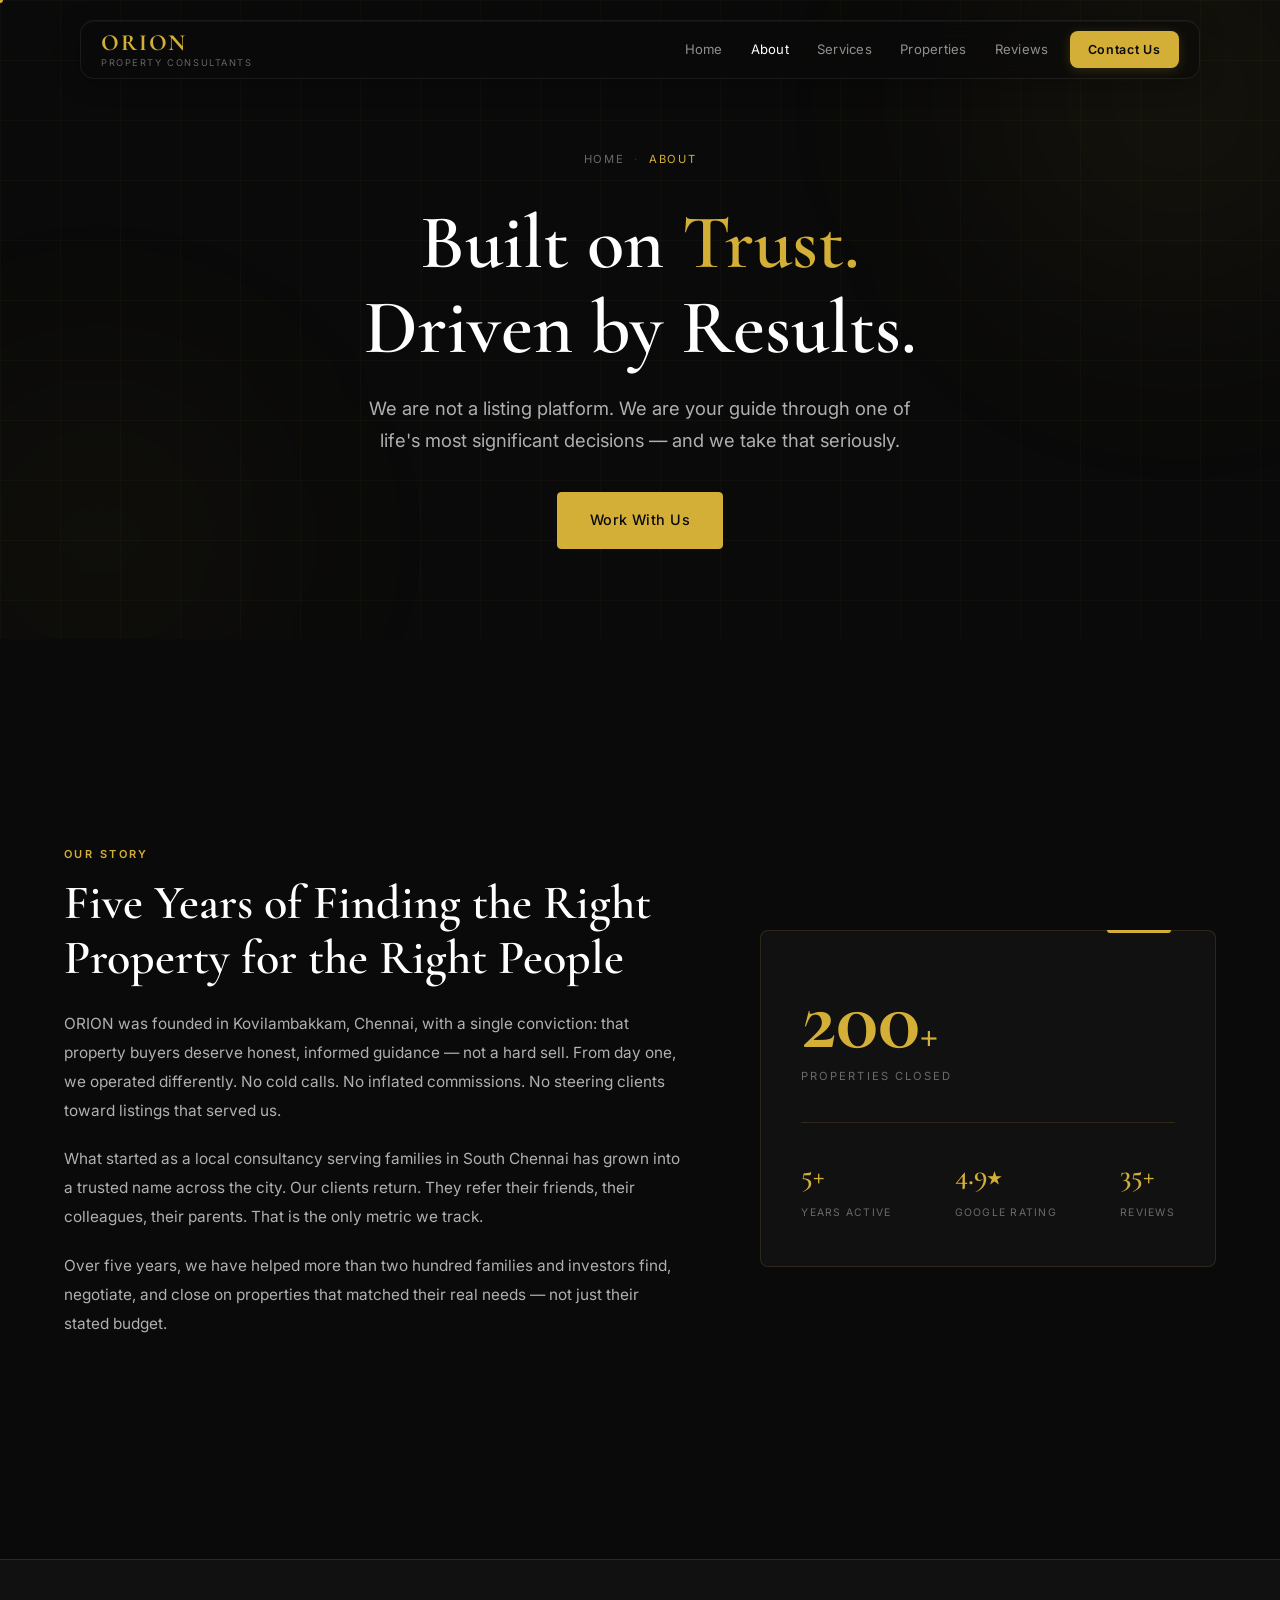
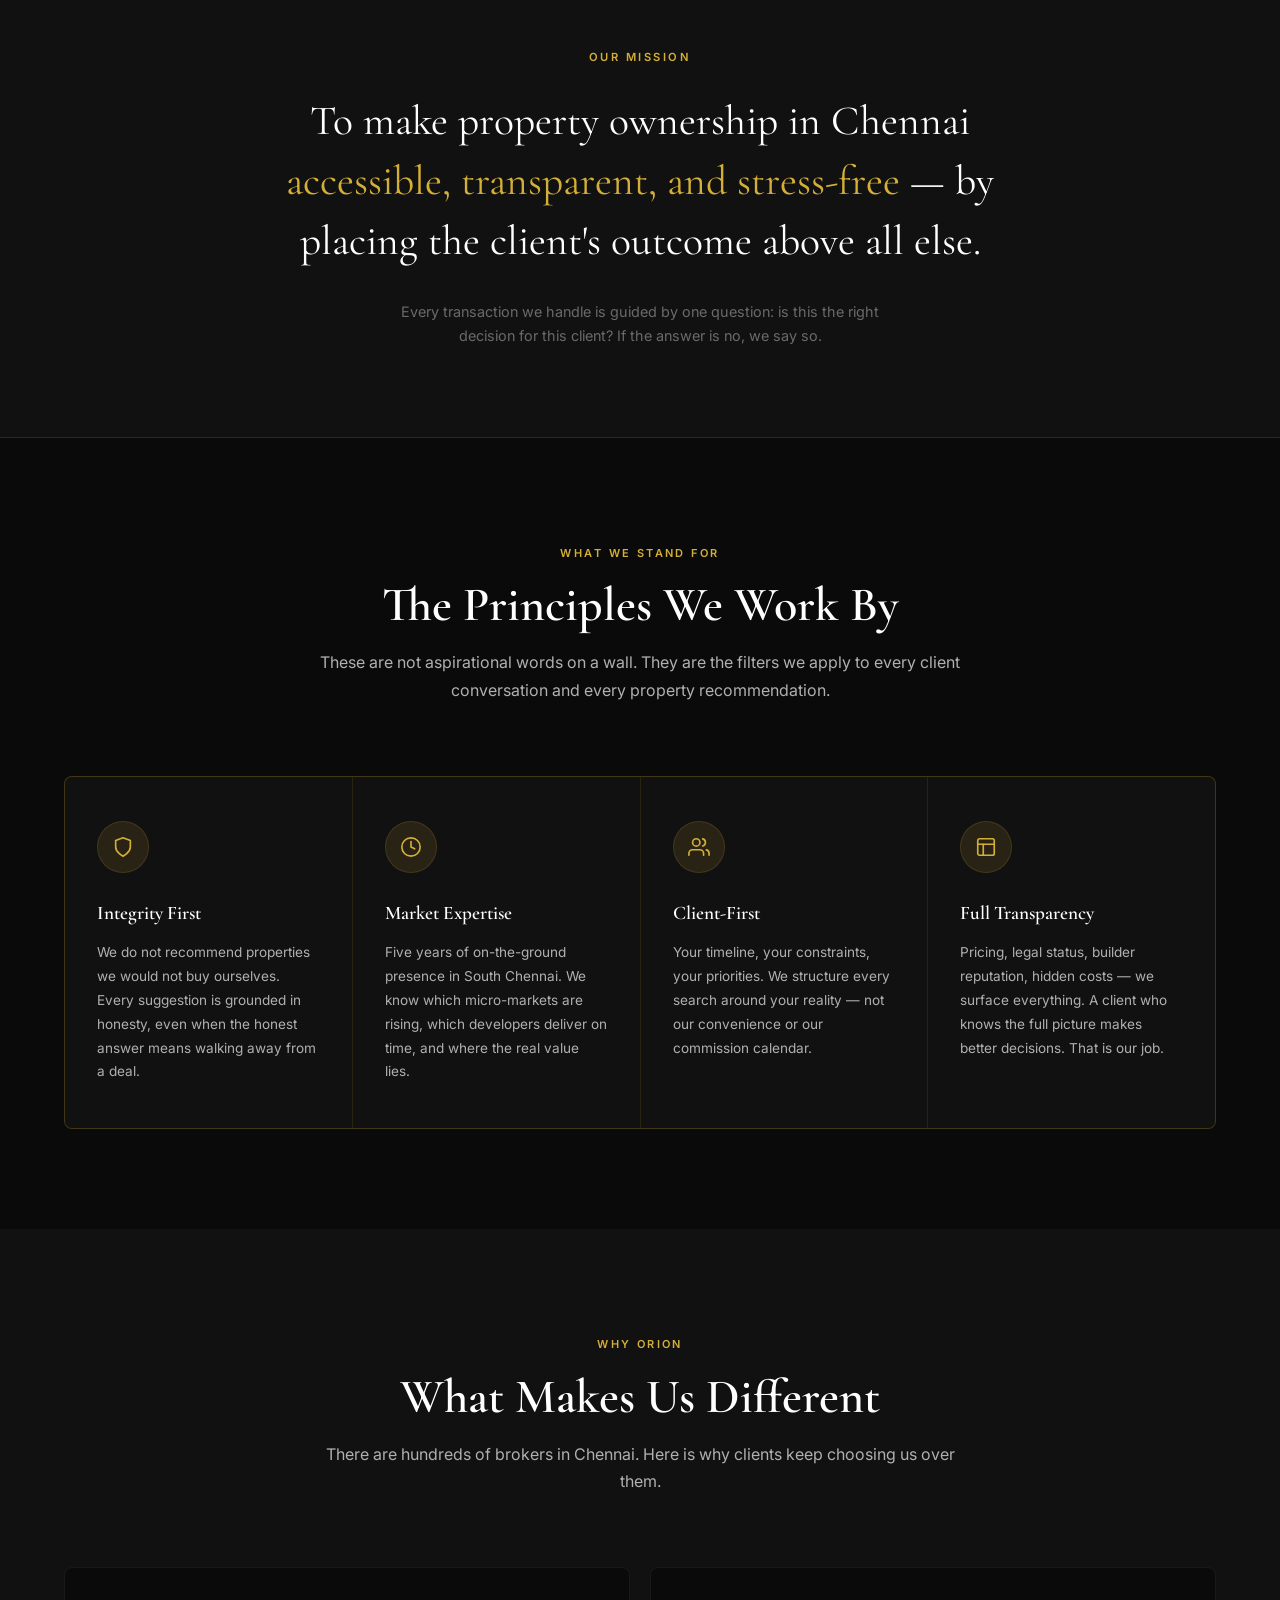
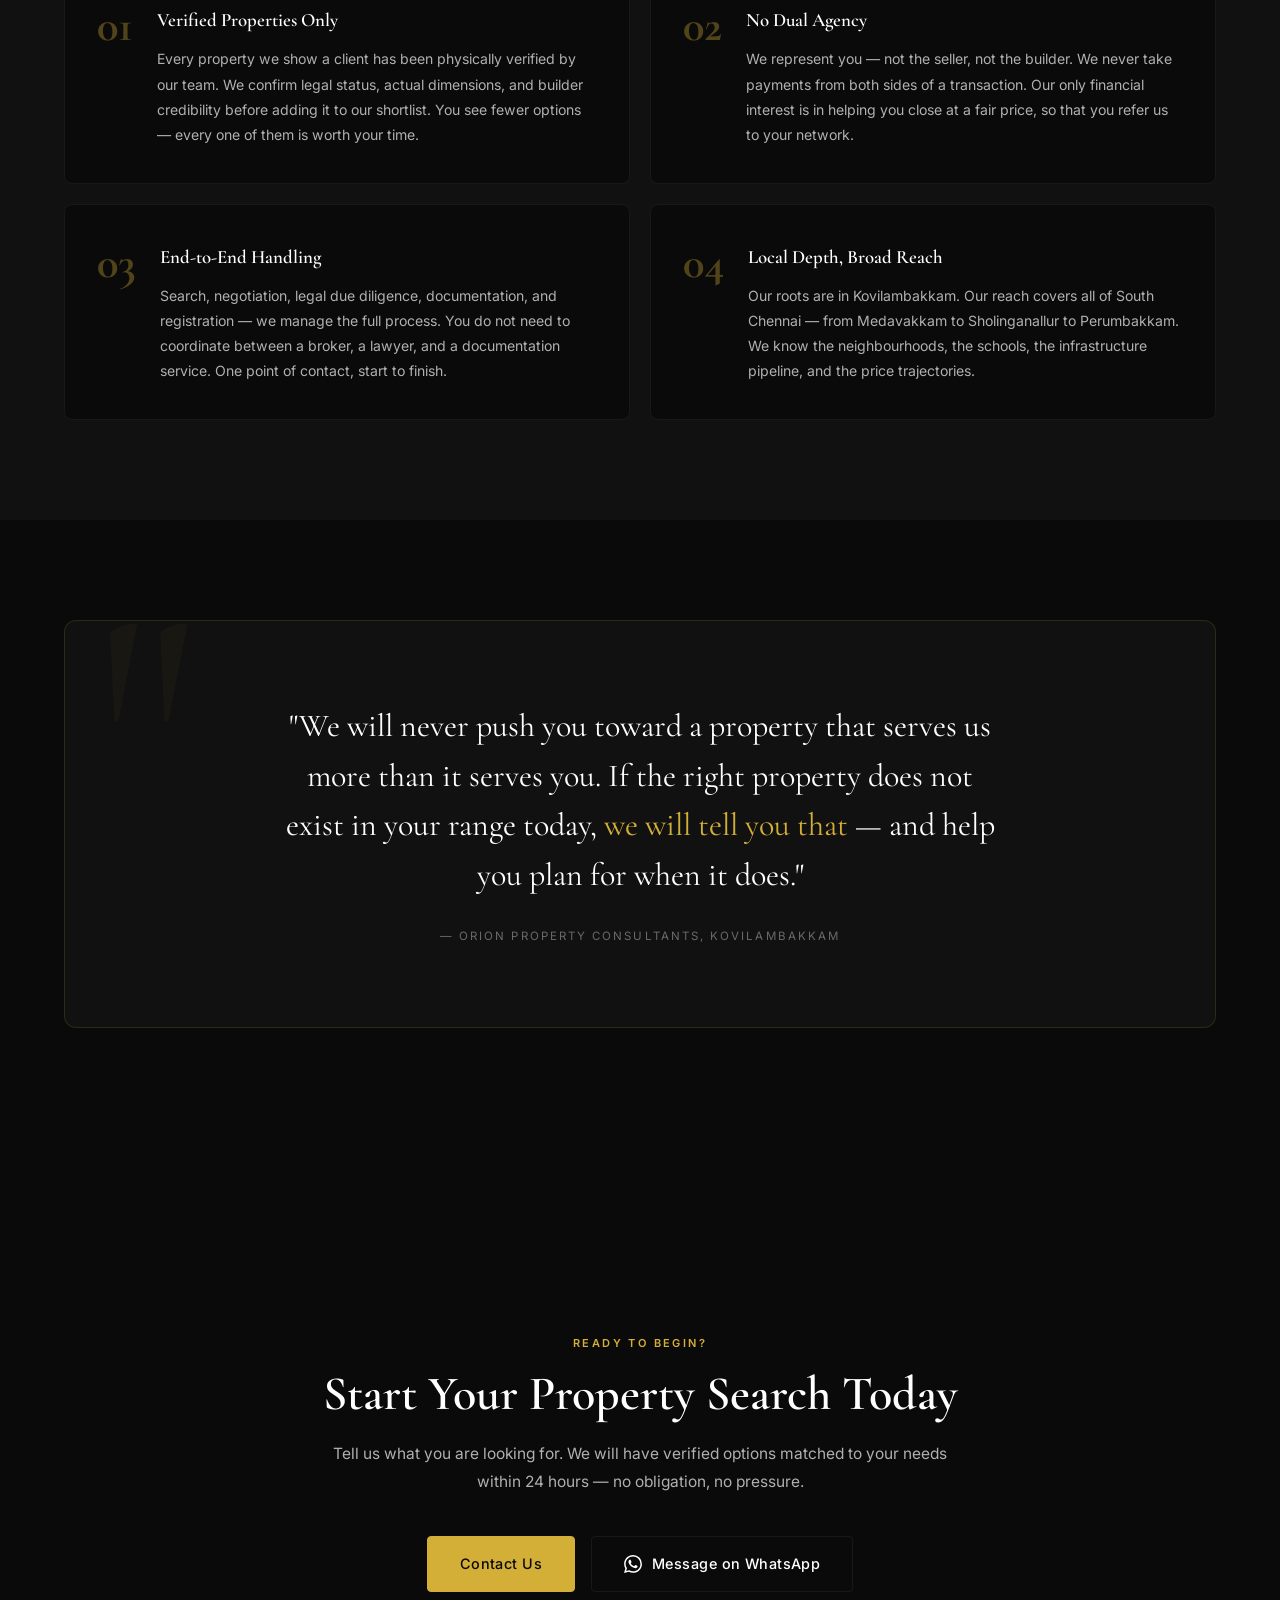
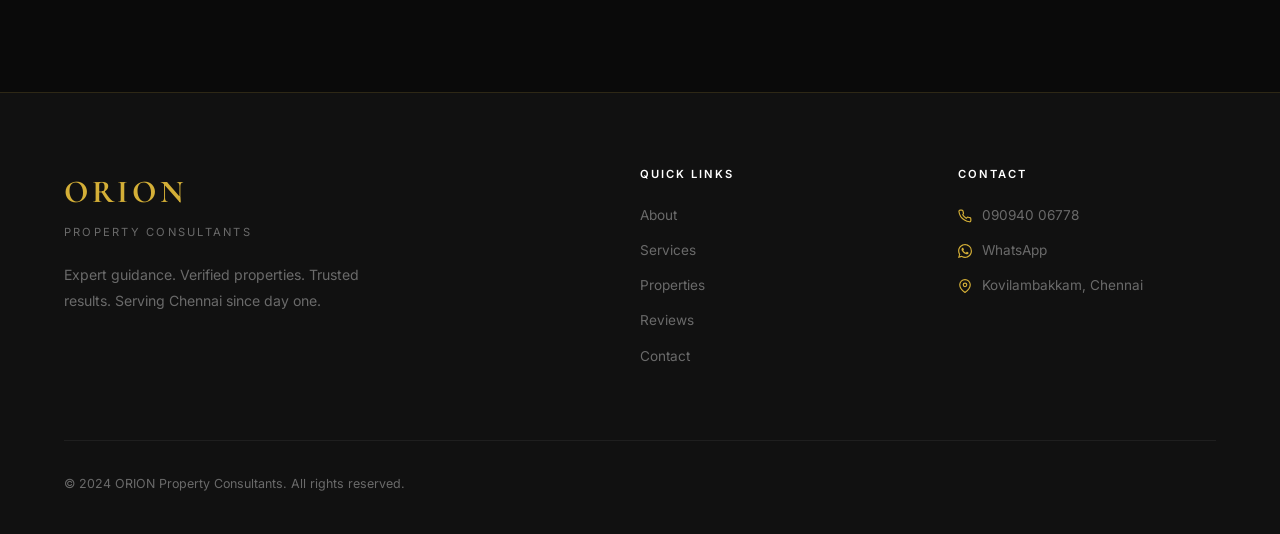
==== commit 520b2b98: "updated Orion demo" ====
--- a/about.html
+++ b/about.html
@@ -7,7 +7,7 @@
   <meta property="og:title" content="About ORION | Property Consultants, Chennai">
   <meta property="og:description" content="5+ years. 200+ transactions. One mission — find you the right property.">
   <title>About ORION | Property Consultants, Chennai</title>
-  <link rel="stylesheet" href="style.css">
+  <link rel="stylesheet" href="style.css?v=7">
   <link rel="preconnect" href="https://fonts.googleapis.com">
   <link rel="preconnect" href="https://fonts.gstatic.com" crossorigin>
   <link href="https://fonts.googleapis.com/css2?family=Cormorant+Garamond:wght@300;400;600;700&family=Inter:wght@300;400;500;600&display=swap" rel="stylesheet">
@@ -300,7 +300,6 @@
       </div>
       <div class="footer-bottom">
         <p>&copy; 2024 ORION Property Consultants. All rights reserved.</p>
-        <p>Built by <a href="#" rel="noopener noreferrer">IONROOK</a></p>
       </div>
     </div>
   </footer>
--- a/style.css
+++ b/style.css
@@ -27,6 +27,7 @@
   scroll-behavior: smooth;
   font-size: 16px;
   -webkit-text-size-adjust: 100%;
+  overflow-x: hidden;
 }
 
 body {
@@ -146,43 +147,28 @@
 }
 
 /* ─── NAVIGATION ─────────────────────────────────────── */
+/* Mobile bar — always full-width pinned to top */
 .nav {
   position: fixed;
-  top: 20px;
-  left: 50%;
-  transform: translateX(-50%);
+  top: 0;
+  left: 0;
+  right: 0;
   z-index: 1000;
-  width: calc(100% - 48px);
-  max-width: 1120px;
-  border-radius: 14px;
-  border: 1px solid rgba(255, 255, 255, 0.07);
-  background: rgba(10, 10, 10, 0.55);
-  backdrop-filter: blur(18px) saturate(1.4);
-  -webkit-backdrop-filter: blur(18px) saturate(1.4);
-  padding: 10px 20px;
-  transition: top 0.45s cubic-bezier(0.4, 0, 0.2, 1),
-              background 0.45s ease,
-              border-color 0.45s ease,
-              box-shadow 0.45s ease;
-  box-shadow: 0 4px 24px rgba(0, 0, 0, 0.28),
-              inset 0 1px 0 rgba(255, 255, 255, 0.04);
+  background: rgba(8, 8, 8, 0.98);
+  padding: 16px 24px;
+  border-bottom: 1px solid rgba(212, 175, 55, 0.18);
+  transition: background 0.35s ease, border-color 0.35s ease, box-shadow 0.35s ease;
 }
 .nav.scrolled {
-  top: 12px;
-  background: rgba(10, 10, 10, 0.82);
-  backdrop-filter: blur(28px) saturate(1.6);
-  -webkit-backdrop-filter: blur(28px) saturate(1.6);
-  border-color: rgba(212, 175, 55, 0.14);
-  box-shadow: 0 8px 40px rgba(0, 0, 0, 0.45),
-              0 0 0 1px rgba(212, 175, 55, 0.05),
-              inset 0 1px 0 rgba(255, 255, 255, 0.04);
+  background: #080808;
+  box-shadow: 0 2px 16px rgba(0, 0, 0, 0.6);
+  border-bottom-color: rgba(212, 175, 55, 0.35);
 }
 
 .nav-container {
   display: flex;
   align-items: center;
   justify-content: space-between;
-  gap: 16px;
 }
 
 .nav-logo {
@@ -190,6 +176,8 @@
   flex-direction: column;
   line-height: 1;
   flex-shrink: 0;
+  position: relative;
+  z-index: 1002;
 }
 .logo-text {
   font-family: var(--ff-serif);
@@ -206,62 +194,163 @@
   margin-top: 2px;
 }
 
+/* Hamburger — always visible */
+.hamburger {
+  display: flex;
+  flex-direction: column;
+  gap: 5px;
+  padding: 6px;
+  position: relative;
+  z-index: 1002;
+  cursor: pointer;
+}
+.hamburger span {
+  display: block;
+  width: 26px;
+  height: 2px;
+  background: var(--white);
+  border-radius: 2px;
+  transition: var(--transition);
+  transform-origin: center;
+}
+.hamburger.active span:nth-child(1) { transform: translateY(7px) rotate(45deg); }
+.hamburger.active span:nth-child(2) { opacity: 0; transform: scaleX(0); }
+.hamburger.active span:nth-child(3) { transform: translateY(-7px) rotate(-45deg); }
+
+/* Full-screen mobile menu */
 .nav-links {
-  display: flex;
-  align-items: center;
-  gap: 2px;
-}
+  position: fixed;
+  inset: 0;
+  display: flex;
+  flex-direction: column;
+  align-items: center;
+  justify-content: center;
+  gap: 0;
+  background: rgba(8, 8, 8, 0.99);
+  padding: 100px 40px 60px;
+  transform: translateY(-100%);
+  visibility: hidden;
+  transition: transform 0.45s cubic-bezier(0.4, 0, 0.2, 1), visibility 0s 0.45s;
+  z-index: 1001;
+  overflow-y: auto;
+}
+.nav-links.open {
+  transform: translateY(0);
+  visibility: visible;
+  transition: transform 0.45s cubic-bezier(0.4, 0, 0.2, 1), visibility 0s;
+}
+.nav-links li { width: 100%; text-align: center; }
 .nav-links li a {
-  font-size: 0.82rem;
-  font-weight: 400;
-  letter-spacing: 0.02em;
-  color: rgba(255, 255, 255, 0.55);
-  padding: 7px 13px;
-  border-radius: 8px;
-  transition: color 0.22s ease, background 0.22s ease;
-  position: relative;
-  white-space: nowrap;
-}
-.nav-links li a:hover {
-  color: var(--white);
-  background: rgba(255, 255, 255, 0.07);
-}
+  display: block;
+  padding: 20px 0;
+  font-family: var(--ff-serif);
+  font-size: 2.2rem;
+  font-weight: 300;
+  color: rgba(255, 255, 255, 0.65);
+  letter-spacing: 0.04em;
+  border-bottom: 1px solid rgba(255, 255, 255, 0.07);
+  transition: color 0.22s ease;
+}
+.nav-links li:last-child a { border-bottom: none; }
+.nav-links li a:hover,
+.nav-links li a:active { color: var(--gold); }
 
 .nav-cta {
   background: var(--gold) !important;
   color: var(--black) !important;
-  padding: 8px 18px !important;
+  padding: 16px 48px !important;
   border-radius: 8px !important;
+  font-family: var(--ff-sans) !important;
   font-weight: 600 !important;
-  font-size: 0.78rem !important;
-  letter-spacing: 0.04em !important;
-  margin-left: 6px;
-  box-shadow: 0 2px 12px rgba(212, 175, 55, 0.2);
-  transition: background 0.22s ease, box-shadow 0.22s ease, transform 0.22s ease !important;
+  font-size: 0.9rem !important;
+  letter-spacing: 0.06em !important;
+  margin-top: 32px;
+  display: inline-block !important;
+  border-bottom: none !important;
+  box-shadow: 0 4px 24px rgba(212, 175, 55, 0.35);
+  transition: background 0.22s ease, box-shadow 0.22s ease !important;
 }
 .nav-cta:hover {
   background: var(--gold-2) !important;
-  box-shadow: 0 4px 22px rgba(212, 175, 55, 0.38) !important;
-  transform: translateY(-1px) !important;
-}
-
-.hamburger {
-  display: none;
-  flex-direction: column;
-  gap: 5px;
-  padding: 4px;
-}
-.hamburger span {
-  display: block;
-  width: 24px;
-  height: 1.5px;
-  background: var(--white);
-  transition: var(--transition);
-  transform-origin: center;
-}
-.hamburger.active span:nth-child(1) { transform: translateY(6.5px) rotate(45deg); }
-.hamburger.active span:nth-child(2) { opacity: 0; transform: scaleX(0); }
-.hamburger.active span:nth-child(3) { transform: translateY(-6.5px) rotate(-45deg); }
+  box-shadow: 0 6px 32px rgba(212, 175, 55, 0.5) !important;
+}
+
+/* ─── DESKTOP NAV (1025px+) ──────────────────────────── */
+@media (min-width: 1025px) {
+  .nav {
+    top: 20px;
+    left: 50%;
+    right: auto;
+    width: calc(100% - 48px);
+    max-width: 1120px;
+    border-radius: 14px;
+    border: 1px solid rgba(255, 255, 255, 0.07);
+    background: rgba(10, 10, 10, 0.55);
+    backdrop-filter: blur(18px) saturate(1.4);
+    -webkit-backdrop-filter: blur(18px) saturate(1.4);
+    padding: 10px 20px;
+    transform: translateX(-50%);
+    transition: top 0.45s cubic-bezier(0.4, 0, 0.2, 1),
+                background 0.45s ease,
+                border-color 0.45s ease,
+                box-shadow 0.45s ease;
+    box-shadow: 0 4px 24px rgba(0, 0, 0, 0.28),
+                inset 0 1px 0 rgba(255, 255, 255, 0.04);
+  }
+  .nav.scrolled {
+    top: 12px;
+    background: rgba(10, 10, 10, 0.82);
+    backdrop-filter: blur(28px) saturate(1.6);
+    -webkit-backdrop-filter: blur(28px) saturate(1.6);
+    border-color: rgba(212, 175, 55, 0.14);
+    box-shadow: 0 8px 40px rgba(0, 0, 0, 0.45),
+                0 0 0 1px rgba(212, 175, 55, 0.05),
+                inset 0 1px 0 rgba(255, 255, 255, 0.04);
+  }
+  .hamburger { display: none; }
+  .nav-links {
+    position: static;
+    inset: auto;
+    display: flex;
+    flex-direction: row;
+    align-items: center;
+    justify-content: flex-end;
+    gap: 2px;
+    background: none;
+    padding: 0;
+    transform: none;
+    visibility: visible;
+    transition: none;
+    z-index: auto;
+    overflow: visible;
+  }
+  .nav-links li { width: auto; text-align: left; }
+  .nav-links li a {
+    display: inline-block;
+    padding: 7px 13px;
+    font-family: var(--ff-sans);
+    font-size: 0.82rem;
+    font-weight: 400;
+    color: rgba(255, 255, 255, 0.55);
+    border-bottom: none;
+    border-radius: 8px;
+    letter-spacing: 0.02em;
+    white-space: nowrap;
+    transition: color 0.22s ease, background 0.22s ease;
+  }
+  .nav-links li a:hover {
+    color: var(--white);
+    background: rgba(255, 255, 255, 0.07);
+  }
+  .nav-cta {
+    font-family: var(--ff-sans) !important;
+    padding: 8px 18px !important;
+    font-size: 0.78rem !important;
+    margin-top: 0;
+    margin-left: 6px;
+    box-shadow: 0 2px 12px rgba(212, 175, 55, 0.2);
+  }
+}
 
 /* ─── HERO ───────────────────────────────────────────── */
 .hero {
@@ -1078,65 +1167,6 @@
 }
 
 @media (max-width: 768px) {
-  .hamburger { display: flex; }
-
-  .nav {
-    top: 0;
-    width: 100%;
-    max-width: 100%;
-    border-radius: 0;
-    border-left: none;
-    border-right: none;
-    border-top: none;
-    padding: 14px 20px;
-    background: rgba(10, 10, 10, 0.88);
-    backdrop-filter: blur(20px);
-    -webkit-backdrop-filter: blur(20px);
-    transform: none;
-    left: 0;
-  }
-  .nav.scrolled {
-    top: 0;
-    border-radius: 0;
-    box-shadow: 0 1px 0 var(--border);
-  }
-
-  .nav-links {
-    position: fixed;
-    top: 0;
-    right: 0;
-    bottom: 0;
-    width: 280px;
-    flex-direction: column;
-    align-items: flex-start;
-    gap: 0;
-    background: var(--black-2);
-    border-left: 1px solid var(--border);
-    padding: 88px 32px 40px;
-    transform: translateX(100%);
-    transition: transform 0.4s cubic-bezier(0.4, 0, 0.2, 1);
-    z-index: 999;
-    overflow-y: auto;
-  }
-  .nav-links.open { transform: translateX(0); }
-  .nav-links li { width: 100%; }
-  .nav-links li a {
-    display: block;
-    padding: 14px 0;
-    font-size: 1rem;
-    border-bottom: 1px solid var(--border-2);
-    color: rgba(255,255,255,0.65);
-    border-radius: 0;
-    background: none !important;
-  }
-  .nav-links li a:hover { color: var(--white) !important; background: none !important; }
-  .nav-cta {
-    display: inline-block !important;
-    margin-top: 20px;
-    padding: 12px 24px !important;
-    border-bottom: none !important;
-  }
-
   .hero { padding: 100px 24px 60px; }
   .hero-cta-group { flex-direction: column; align-items: stretch; }
   .hero-cta-group .btn { justify-content: center; }
